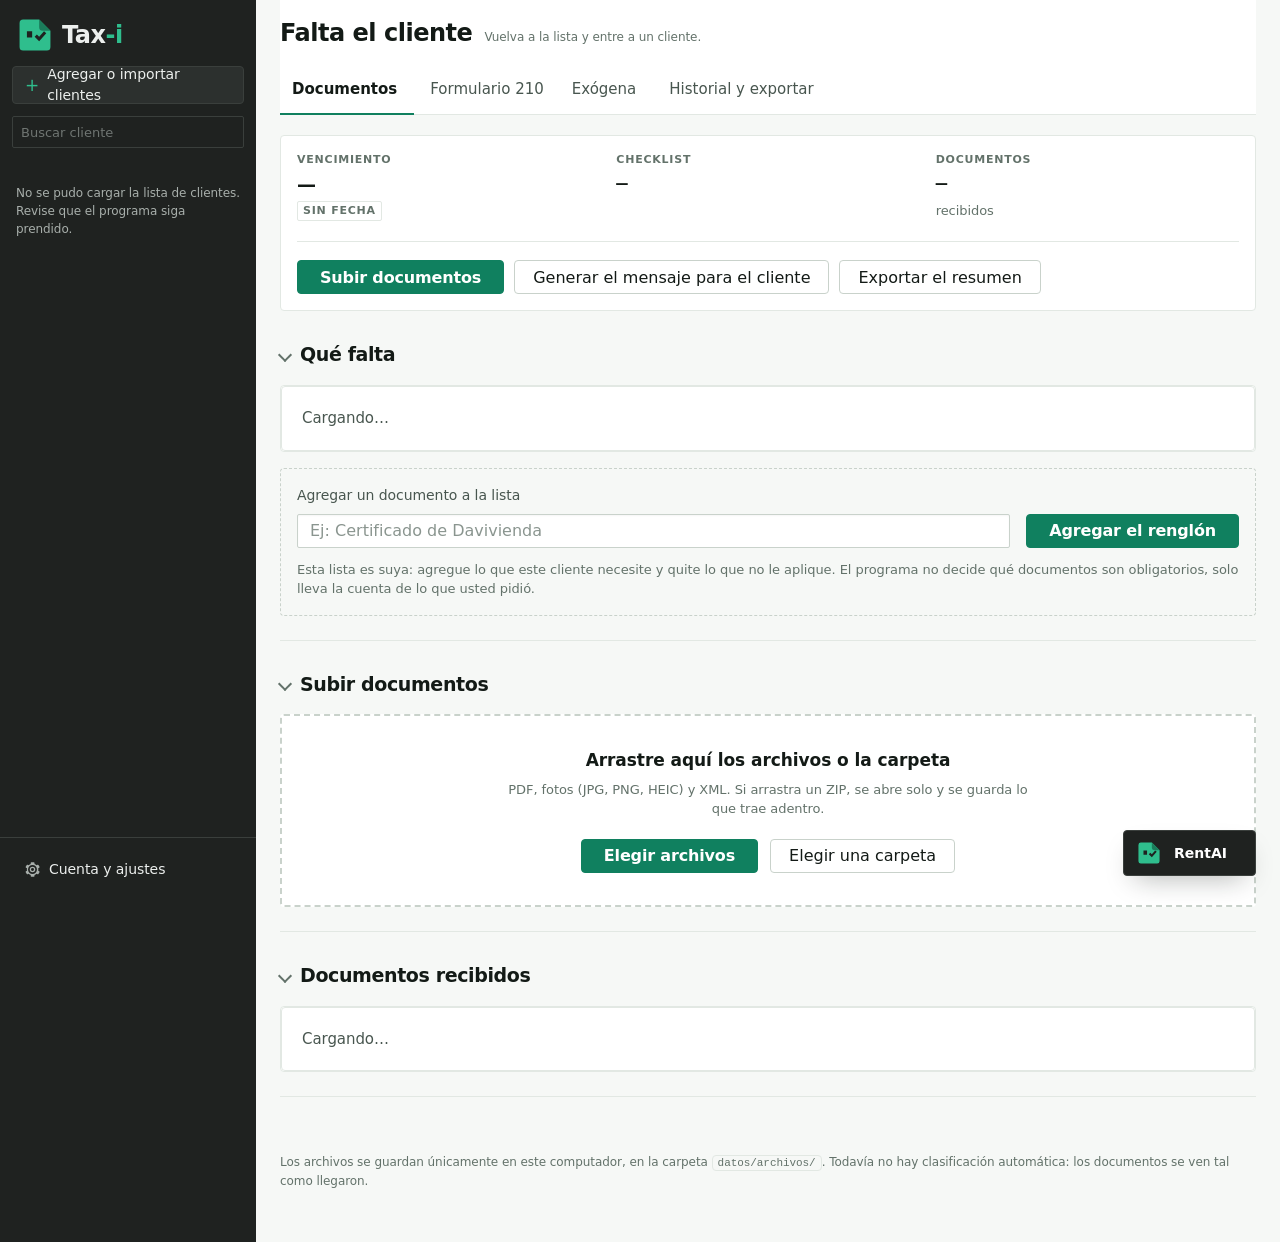
==== static/cliente.html @ 045a3f68 "La exógena de la DIAN se lee sola y arma los renglones del cliente FASE 1 — El lector (app/exogena.p" ====
<!DOCTYPE html>
<html lang="es">
<head>
  <meta charset="utf-8">
  <meta name="viewport" content="width=device-width, initial-scale=1">
  <title>Documentos del cliente · Tax-i</title>
  <link rel="stylesheet" href="/static/estilos.css">
  <link rel="icon" href="/static/marca/favicon.svg" type="image/svg+xml">
  <!-- marca.js primero: inicio.js le pide los gestos del logo.
       Sin defer a propósito: inicio.js tiene que marcar el <html> antes
       del primer pintado o se alcanza a ver la aplicación antes de la
       portada. -->
  <script src="/static/marca/marca.js"></script>
</head>
<body>



  <div class="con-riel">

  <!-- ---------- El riel ----------
       La lista de clientes, siempre a la vista. Antes había que volver a
       la pantalla anterior para cambiar de cliente; en temporada eso son
       cientos de idas y vueltas al día. Lo llena riel.js. -->
  <aside class="riel" aria-label="Clientes">
    <a class="riel-marca" href="/">
      <svg class="marca-logo" viewBox="0 0 32 32" aria-hidden="true"><path class="marca-cara" d="M6 3h13.5L29 12.5V26a3 3 0 0 1-3 3H6a3 3 0 0 1-3-3V6a3 3 0 0 1 3-3Zm3.2 9.9v5.2h4.4v-5.2H9.2Zm8.4 2.7-1.9 1.9 3.8 3.8 6-6.7-1.9-1.7-4.1 4.6-1.9-1.9Z"/><path class="marca-pliegue" d="M19.5 3 29 12.5h-6.5a3 3 0 0 1-3-3V3Z"/></svg>
      <span class="riel-nombre">Tax<i>-i</i></span>
    </a>

    <a class="riel-agregar" href="/clientes">
      <span class="mas" aria-hidden="true">+</span>
      Agregar o importar clientes
    </a>

    <input type="search" class="riel-buscar" id="riel-buscar"
           placeholder="Buscar cliente" autocomplete="off"
           aria-label="Buscar un cliente por nombre o cédula">

    <div class="riel-lista" id="riel-lista"></div>

    <div class="riel-pie">
      <a href="/cuenta">
        <svg viewBox="0 0 16 16" aria-hidden="true"><path d="M8 5.4a2.6 2.6 0 1 0 0 5.2 2.6 2.6 0 0 0 0-5.2Zm0 4a1.4 1.4 0 1 1 0-2.8 1.4 1.4 0 0 1 0 2.8Z"/><path d="m14.3 9.6-.9-.5a5.6 5.6 0 0 0 0-2.2l.9-.5a.7.7 0 0 0 .3-.9l-1-1.7a.7.7 0 0 0-.9-.3l-.9.5a5.6 5.6 0 0 0-1.9-1.1V1.9a.7.7 0 0 0-.7-.7H7a.7.7 0 0 0-.7.7v1a5.6 5.6 0 0 0-1.9 1.1l-.9-.5a.7.7 0 0 0-.9.3l-1 1.7a.7.7 0 0 0 .3.9l.9.5a5.6 5.6 0 0 0 0 2.2l-.9.5a.7.7 0 0 0-.3.9l1 1.7a.7.7 0 0 0 .9.3l.9-.5a5.6 5.6 0 0 0 1.9 1.1v1a.7.7 0 0 0 .7.7h2.2a.7.7 0 0 0 .7-.7v-1a5.6 5.6 0 0 0 1.9-1.1l.9.5a.7.7 0 0 0 .9-.3l1-1.7a.7.7 0 0 0-.3-.9ZM8 12.2A4.2 4.2 0 1 1 8 3.8a4.2 4.2 0 0 1 0 8.4Z"/></svg>
        Cuenta y ajustes
      </a>
    </div>
  </aside>

  <div class="area">
  <div class="contenedor">

    <!-- ---------- La cabecera del cliente y sus tres vistas ---------- -->
    <header class="area-cabecera">
      <div class="area-cabecera-arriba">
        <h1 class="area-titulo" id="nombre-cliente">Cargando…</h1>
        <p class="area-cedula" id="datos-cliente"></p>

        <!-- Pasar al cliente anterior o al siguiente sin volver a la
             lista. En temporada se revisan de corrido. -->
        <nav class="area-acciones perfil-vecinos" aria-label="Otros clientes">
          <a class="boton-texto oculto" id="cliente-anterior" href="#"
             title="Cliente anterior">← Anterior</a>
          <span class="perfil-posicion" id="perfil-posicion"></span>
          <a class="boton-texto oculto" id="cliente-siguiente" href="#"
             title="Cliente siguiente">Siguiente →</a>
        </nav>
      </div>

      <nav class="area-vistas" role="tablist" aria-label="Vistas del cliente">
        <button type="button" class="area-vista-boton area-vista-actual"
                role="tab" aria-selected="true" aria-controls="vista-documentos"
                data-vista="documentos">Documentos<span class="conteo" id="pestana-conteo"></span></button>
        <button type="button" class="area-vista-boton"
                role="tab" aria-selected="false" aria-controls="vista-formulario"
                data-vista="formulario">Formulario 210</button>
        <button type="button" class="area-vista-boton"
                role="tab" aria-selected="false" aria-controls="vista-exogena"
                data-vista="exogena">Exógena<span class="conteo"
                id="exogena-conteo"></span></button>
        <button type="button" class="area-vista-boton"
                role="tab" aria-selected="false" aria-controls="vista-historial"
                data-vista="historial">Historial y exportar</button>
      </nav>
    </header>

  <main>

    <!-- Cómo está configurado el programa. Lo llena cliente.js. -->
    <div id="aviso-modo" class="aviso-modo oculto"></div>

    <div class="area-panel" id="vista-documentos" role="tabpanel">

    <!-- ---------- Quién es el cliente ----------
         La foto de conjunto: quién es, cuándo vence, cuánto le falta y
         qué se puede hacer, todo antes de bajar a ninguna sección. -->
    <section class="seccion">
      <div class="tarjeta perfil">

        <!-- Las tres cifras que se miran de un vistazo -->
        <div class="perfil-cifras">
          <div class="perfil-cifra">
            <span class="cuenta-rotulo">Vencimiento</span>
            <span class="perfil-valor" id="perfil-fecha">—</span>
            <span class="etiqueta etiqueta-neutra" id="perfil-plazo">Sin fecha</span>
          </div>

          <div class="perfil-cifra">
            <span class="cuenta-rotulo">Checklist</span>
            <span class="perfil-valor cifra" id="perfil-avance">—</span>
            <span class="perfil-nota" id="perfil-faltan"></span>
          </div>

          <div class="perfil-cifra">
            <span class="cuenta-rotulo">Documentos</span>
            <span class="perfil-valor cifra" id="perfil-documentos">—</span>
            <span class="perfil-nota">recibidos</span>
          </div>
        </div>

        <!-- Lo que falta, destacado. Si no falta nada, no aparece. -->
        <div id="perfil-pendientes" class="perfil-pendientes oculto">
          <p class="perfil-pendientes-titulo">Todavía falta:</p>
          <ul id="perfil-lista-faltantes" class="perfil-lista-faltantes"></ul>
        </div>

        <!-- Las acciones directas, sin buscarlas por la pantalla -->
        <div class="perfil-acciones">
          <button type="button" class="boton" id="perfil-subir">
            Subir documentos
          </button>
          <button type="button" class="boton-secundario" id="perfil-mensaje">
            Generar el mensaje para el cliente
          </button>
          <button type="button" class="boton-secundario" id="perfil-exportar">
            Exportar el resumen
          </button>
        </div>
      </div>
    </section>
    <!-- ---------- Checklist ---------- -->
    <section class="seccion">
      <details class="plegable" id="plegable-checklist" open>
        <summary class="plegable-titulo"><h2>Qué falta <span id="avance" class="conteo"></span></h2></summary>
        <div class="plegable-cuerpo">
      <div id="aviso-checklist" class="aviso oculto" role="alert"></div>

      <div id="lista-checklist" class="lista-checklist">
        <div class="vacio">Cargando…</div>
      </div>

      <div class="tarjeta tarjeta-agregar">
        <form id="formulario-renglon" novalidate>
          <label for="titulo-renglon">Agregar un documento a la lista</label>
          <div class="fila">
            <div class="campo">
              <input type="text" id="titulo-renglon" autocomplete="off"
                     maxlength="200"
                     placeholder="Ej: Certificado de Davivienda">
            </div>
            <button type="submit" class="boton">Agregar el renglón</button>
          </div>
          <p class="ayuda" style="margin-top:12px">
            Esta lista es suya: agregue lo que este cliente necesite y quite
            lo que no le aplique. El programa no decide qué documentos son
            obligatorios, solo lleva la cuenta de lo que usted pidió.
          </p>
        </form>
      </div>
</div>
      </details>
    </section>

    <!-- ---------- Subir documentos ---------- -->
    <section class="seccion">
      <details class="plegable" id="plegable-subir">
        <summary class="plegable-titulo"><h2>Subir documentos</h2></summary>
        <div class="plegable-cuerpo">
      <div id="aviso" class="aviso oculto" role="alert"></div>

      <div id="zona-arrastre" class="zona-arrastre">
        <p class="zona-titulo">Arrastre aquí los archivos o la carpeta</p>
        <p class="ayuda">
          PDF, fotos (JPG, PNG, HEIC) y XML. Si arrastra un ZIP, se abre solo
          y se guarda lo que trae adentro.
        </p>

        <div class="zona-botones">
          <button type="button" class="boton" id="boton-archivos">
            Elegir archivos
          </button>
          <button type="button" class="boton-secundario" id="boton-carpeta">
            Elegir una carpeta
          </button>
        </div>

        <!-- Los dos campos de archivo están escondidos: los botones de
             arriba son los que se ven, porque el campo de archivo del
             navegador es feo y dice "Sin archivos seleccionados". -->
        <input type="file" id="campo-archivos" multiple class="oculto">
        <input type="file" id="campo-carpeta" webkitdirectory directory
               multiple class="oculto">
      </div>

      <!-- ---------- Zona de revisión ----------
           Los archivos que se arrastran caen AQUÍ, no en el expediente.
           Nada se sube hasta que el contador le dé a "Confirmar carga".
           Mientras tanto puede quitar lo que no quería mandar. -->
      <div id="revision-carga" class="revision-carga oculto">
        <div class="revision-cabeza">
          <h3 class="revision-titulo">
            Por revisar <span id="revision-conteo" class="conteo"></span>
          </h3>
          <p class="ayuda revision-ayuda">
            Todavía no se ha subido nada. Revise la lista y quite lo que no
            va antes de confirmar.
          </p>
        </div>

        <div class="revision-barra">
          <label class="marca-todos">
            <input type="checkbox" id="revision-todos">
            <span id="revision-seleccion">Marcar todos</span>
          </label>
          <div class="revision-barra-botones">
            <button type="button" class="boton-texto boton-texto-peligro"
                    id="revision-quitar-marcados" disabled>
              Quitar los marcados
            </button>
            <button type="button" class="boton-texto boton-texto-peligro"
                    id="revision-quitar-todos">
              Quitar todos
            </button>
          </div>
        </div>

        <ul id="revision-lista" class="revision-lista"></ul>

        <div id="revision-descartados" class="revision-descartados oculto"></div>

        <div class="revision-confirmar">
          <button type="button" class="boton" id="revision-confirmar">
            Guardar los documentos
          </button>
          <p class="ayuda" id="revision-resumen-peso"></p>
        </div>
      </div>

      <div id="progreso" class="progreso oculto">
        <p id="progreso-texto">Subiendo…</p>
      </div>

      <div id="informe" class="informe oculto"></div>
</div>
      </details>
    </section>

    <!-- ---------- Documentos ya subidos ---------- -->
    <section class="seccion">
      <details class="plegable" id="plegable-documentos">
        <summary class="plegable-titulo"><h2>Documentos recibidos <span id="conteo" class="conteo"></span></h2></summary>
        <div class="plegable-cuerpo">

      <div id="aviso-documentos" class="aviso oculto" role="alert"></div>

      <!-- Selección múltiple. Solo aparece cuando hay documentos. -->
      <div id="barra-documentos" class="revision-barra oculto">
        <label class="marca-todos">
          <input type="checkbox" id="documentos-todos">
          <span id="documentos-seleccion">Marcar todos</span>
        </label>
        <div class="revision-barra-botones">
          <button type="button" class="boton-texto boton-texto-peligro"
                  id="documentos-eliminar" disabled>
            Eliminar los marcados
          </button>
        </div>
      </div>

      <!-- ---------- La fila de lectura ----------
           Los documentos se leen UNA vez y lo que se les saca queda
           guardado. Después, preguntarle algo a RentAI ya no vuelve a
           leerlos ni a gastar cupo. La lectura corre aparte: el contador
           no se queda esperando. -->
      <div id="caja-cola" class="tarjeta caja-cola oculto">
        <div class="cola-fila">
          <p id="cola-texto" class="cola-texto"></p>
          <button type="button" class="boton" id="cola-procesar">
            Procesar pendientes
          </button>
        </div>
        <p class="ayuda">
          Leer un documento gasta cupo del servicio de IA, y las capas
          gratis tienen un límite diario. Por eso existe esta fila: usted
          decide cuándo se leen. Lo ya leído no se vuelve a leer nunca.
          Los XML de facturas los lee el programa solo, sin gastar nada.
        </p>
        <label class="opcion-linea">
          <input type="checkbox" id="cola-automatico">
          Procesar automáticamente al confirmar una carga
        </label>
      </div>

      <div id="lista-documentos" class="lista">
        <div class="vacio">Cargando…</div>
      </div>
</div>
      </details>
    </section>

    </div>

    <div class="area-panel" id="vista-formulario" role="tabpanel" hidden>
    <!-- ---------- Formulario 210 ----------
         La plantilla es la misma para todos los clientes; lo que se anota
         aquí es de este cliente y no se mezcla con el de nadie más.
         La sección va en pestañas para que no sea un scroll interminable. -->
    <section class="seccion" id="seccion-formulario">
      <details class="plegable" id="plegable-formulario">
        <summary class="plegable-titulo">
          <h2>Formulario 210 <span id="conteo-formulario" class="conteo"></span></h2>
        </summary>
        <div class="plegable-cuerpo">

          <div id="aviso-formulario" class="aviso oculto" role="alert"></div>

          <!-- Cuando no hay ninguna plantilla puesta -->
          <div id="sin-plantilla" class="tarjeta oculto">
            <h3>Falta la plantilla</h3>
            <p class="ayuda" id="motivo-sin-plantilla"></p>
            <div class="fila-botones" style="margin-top:14px">
              <button type="button" class="boton" id="boton-subir-plantilla-1">
                Subir mi plantilla
              </button>
            </div>
          </div>

          <div id="bloque-formulario" class="oculto">

            <div class="pestanas" role="tablist">
              <button type="button" class="pestana pestana-activa"
                      data-panel="panel-hoja" role="tab">Hoja de captura</button>
              <button type="button" class="pestana"
                      data-panel="panel-resultado" role="tab">Resultado</button>
              <button type="button" class="pestana"
                      data-panel="panel-archivo" role="tab">Archivo y plantilla</button>
            </div>

            <!-- ===== Pestaña 1: la hoja, como en Excel ===== -->
            <div id="panel-hoja" class="panel">
              <div class="barra-hoja">
                <div class="campo campo-filtro">
                  <input type="text" id="filtro-hoja" autocomplete="off"
                         placeholder="Filtrar: salarios, arriendos, 32, G115"
                         aria-label="Filtrar conceptos de la hoja">
                </div>
                <label class="opcion-linea">
                  <input type="checkbox" id="solo-con-valor">
                  Solo las filas que tienen algún valor
                </label>
              </div>

              <p class="ayuda" id="origen-hoja"></p>

              <div id="aviso-pendientes" class="aviso-pendientes oculto">
                <span id="texto-pendientes"></span>
                <button type="button" class="boton" id="boton-recalcular">
                  Actualizar totales
                </button>
              </div>

              <div class="hoja-envoltura">
                <table class="tabla-captura">
                  <thead>
                    <tr>
                      <th class="columna-renglon">Renglón</th>
                      <th>Concepto</th>
                      <th class="columna-valor">Subparcial</th>
                      <th class="columna-valor">Parcial</th>
                      <th class="columna-valor">Total</th>
                    </tr>
                  </thead>
                  <tbody id="cuerpo-hoja">
                    <tr><td colspan="5" class="vacio">Cargando la hoja…</td></tr>
                  </tbody>
                </table>
              </div>

              <p class="ayuda pie-hoja">
                Las casillas grises tienen fórmula: las calcula la plantilla y
                no se pueden escribir. Las blancas son suyas. Todo lo que
                escriba queda guardado para este cliente.
              </p>
            </div>

            <!-- ===== Pestaña 2: cómo va quedando ===== -->
            <div id="panel-resultado" class="panel oculto">
              <div class="tarjeta">
                <h3>Valores anotados <span id="conteo-valores" class="conteo"></span></h3>
                <div id="lista-valores" class="lista-valores">
                  <div class="vacio">Cargando…</div>
                </div>
              </div>

              <div class="tarjeta">
                <h3>Totales del formulario</h3>
                <div id="caja-totales">
                  <p class="ayuda">
                    Genere el archivo para ver los totales calculados.
                  </p>
                </div>
              </div>
            </div>

            <!-- ===== Pestaña 3: el archivo y la plantilla ===== -->
            <div id="panel-archivo" class="panel oculto">
              <div class="tarjeta">
                <h3>Archivo de Excel de este cliente</h3>
                <p class="ayuda">
                  Se arma una copia nueva de la plantilla, se le escriben los
                  valores de este cliente y se revisa que ninguna fórmula haya
                  cambiado. Su plantilla original nunca se modifica.
                </p>
                <p class="ayuda">
                  <strong>Los totales no hay que calcularlos aquí:</strong>
                  Excel los calcula solos al abrir el archivo. El botón
                  «Actualizar totales» solo sirve para verlos en esta
                  pantalla sin salir del programa, y es el paso más lento.
                </p>

                <div class="fila-botones">
                  <button type="button" class="boton" id="boton-generar">
                    Generar el archivo
                  </button>
                  <button type="button" class="boton-secundario"
                          id="boton-totales">
                    Actualizar totales
                  </button>
                  <a class="boton-secundario oculto" id="enlace-formulario"
                     download>Descargar el archivo</a>
                </div>

                <div id="progreso-formulario" class="progreso oculto">
                  <p id="progreso-formulario-texto">Armando el archivo…</p>
                </div>

                <div id="resultado-formulario"
                     class="resultado-formulario oculto"></div>

                <details class="historial" id="historial">
                  <summary>Ver el historial de cambios</summary>
                  <div id="lista-historial" class="lista-historial"></div>
                </details>
              </div>

              <div class="tarjeta">
                <h3>Plantilla en uso</h3>
                <p class="ayuda">
                  Puede usar su propia plantilla del Formulario 210. El archivo
                  se guarda tal como llega: es suyo, con su licencia, y el
                  programa no le cambia nada. Solo se le pide que tenga la hoja
                  de detalle donde se capturan los valores.
                </p>

                <div class="fila" style="margin-top:14px">
                  <div class="campo">
                    <label for="selector-plantilla">Plantilla</label>
                    <select id="selector-plantilla" class="selector-plantilla">
                    </select>
                  </div>
                  <button type="button" class="boton-secundario"
                          id="boton-subir-plantilla">Subir otra plantilla</button>
                </div>

                <input type="file" id="campo-plantilla" class="oculto"
                       accept=".xlsx">

                <div id="aviso-plantilla" class="aviso oculto" role="alert"></div>
              </div>
            </div>

          </div>
        </div>
      </details>
    </section>

    </div>

    <div class="area-panel" id="vista-exogena" role="tabpanel" hidden>
    <!-- ---------- Exógena ----------
         Lo que los terceros le reportaron a la DIAN sobre este cliente.
         El archivo se descarga del portal de la DIAN y se carga aquí.

         Los textos de esta pantalla están escritos como habla un
         contador: "Sin soporte" es que falta el papel, no que haya que
         declararlo; "Diferencia" es revíselo, no que esté mal. -->
    <section class="seccion">

      <!-- Los avisos de la DIAN. Van textuales: son de ella. -->
      <div id="exogena-avisos" class="exogena-avisos oculto"></div>

      <!-- Cuando todavía no hay nada cargado -->
      <div id="exogena-vacia" class="exogena-vacia">
        <h2>Todavía no hay exógena de este cliente</h2>
        <p class="ayuda">
          La información exógena se descarga del portal de la DIAN, en
          <em>Consulta de Información reportada por terceros</em>, y baja
          como un archivo de Excel. Cárguelo aquí tal como lo descargó.
        </p>
        <p class="ayuda">
          Al cargarlo se crean solos los renglones del 210 que la DIAN
          menciona, con el nombre que ella misma les da. Usted los puede
          renombrar, reordenar, agregar y quitar después.
        </p>
        <button type="button" class="boton" id="boton-cargar-exogena">
          Cargar el archivo de la DIAN
        </button>
        <input type="file" id="campo-exogena" class="oculto"
               accept=".xlsx,.xlsm">
        <div id="aviso-exogena" class="aviso oculto" role="alert"></div>
      </div>

      <!-- Cuando sí hay -->
      <div id="exogena-cargada" class="oculto">

        <div class="exogena-encabezado">
          <div>
            <h2 id="exogena-titulo">Exógena</h2>
            <p class="ayuda" id="exogena-corte"></p>
          </div>
          <div class="area-acciones">
            <button type="button" class="boton-texto"
                    id="boton-recargar-exogena">Cargar otro archivo</button>
            <button type="button" class="boton-texto peligro"
                    id="boton-quitar-exogena">Quitar esta exógena</button>
          </div>
        </div>

        <!-- Los cinco topes. Son resumen, no renglones. -->
        <div class="exogena-topes" id="exogena-topes"></div>

        <!-- Filtro por estado -->
        <div class="exogena-filtros" id="exogena-filtros"
             role="group" aria-label="Filtrar por estado"></div>

        <div class="tabla-envoltura">
          <table class="exogena-tabla">
            <thead>
              <tr>
                <th class="ordenable" data-orden="detalle">Concepto y quién reporta</th>
                <th class="ordenable numero" data-orden="valor">Reporta la DIAN</th>
                <th>Soporte cargado</th>
                <th>Renglón sugerido por la DIAN</th>
                <th class="ordenable" data-orden="estado">Estado</th>
              </tr>
            </thead>
            <tbody id="exogena-filas"></tbody>
          </table>
        </div>

        <p class="ayuda" id="exogena-pie"></p>
      </div>
    </section>
    </div>

    <div class="area-panel" id="vista-historial" role="tabpanel" hidden>
    <!-- ---------- Historial de actividad ----------
         Qué se subió, qué se marcó y qué se borró, con su fecha. Es lo
         que contesta cuando algo no cuadra en plena temporada. -->
    <section class="seccion">
      <details class="plegable" id="plegable-historial">
        <summary class="plegable-titulo">
          <h2>Historial de actividad <span id="conteo-historial" class="conteo"></span></h2>
        </summary>
        <div class="plegable-cuerpo">
          <p class="ayuda" style="margin-top:0">
            Todo queda anotado en este computador. El historial se borra
            junto con el cliente y nunca sale de aquí.
          </p>
          <ol id="lista-actividad" class="lista-actividad">
            <li class="vacio">Cargando…</li>
          </ol>
        </div>
      </details>
    </section>

    <!-- ---------- Respaldo de TODO el programa ----------
         No es de este cliente: es de todo. Va aquí porque es donde el
         contador viene a llevarse cosas.

         Es lo más importante de esta pantalla. Si se le daña el disco en
         octubre, sin esto pierde la temporada entera. -->
    <section class="seccion">
      <details class="plegable" id="plegable-respaldo">
        <summary class="plegable-titulo"><h2>Respaldo de todo el programa</h2></summary>
        <div class="plegable-cuerpo">

      <div class="tarjeta">
        <h3>Llevarse todo</h3>
        <p class="ayuda">
          Un solo archivo con <strong>todos</strong> los clientes, sus
          documentos, sus checklists y lo capturado del Formulario 210.
          Guárdelo en un disco externo o en una memoria USB.
        </p>
        <p class="ayuda">
          <strong>No lleva la llave del servicio de IA.</strong> Se deja
          afuera a propósito: un respaldo se copia y se mueve, y una llave
          filtrada no se puede recoger. Se vuelve a escribir en Cuenta.
        </p>
        <div class="fila-botones">
          <button type="button" class="boton" id="boton-respaldo">
            Exportar todo
          </button>
        </div>
        <div id="progreso-respaldo" class="progreso oculto">
          <p id="progreso-respaldo-texto"></p>
        </div>
        <p class="ayuda">
          Este archivo lleva información tributaria de sus clientes.
          Guárdelo como guardaría los documentos en papel.
        </p>
      </div>

      <div class="tarjeta">
        <h3>Restaurar un respaldo</h3>
        <p class="ayuda">
          Para devolver el trabajo en otro computador, o para volver atrás
          si algo se dañó. Primero se le muestra qué trae el archivo y
          usted confirma.
        </p>
        <p class="ayuda">
          Lo que haya ahora en este computador <strong>no se pierde</strong>:
          antes de restaurar se guarda una copia en la carpeta
          <span class="cifra">datos/</span>, con la fecha en el nombre.
        </p>
        <div class="fila-botones">
          <button type="button" class="boton-secundario" id="boton-restaurar">
            Escoger un archivo de respaldo…
          </button>
        </div>
        <input type="file" id="campo-respaldo" class="oculto" accept=".zip">
        <div id="revision-respaldo" class="resultado-formulario oculto"></div>
        <div id="aviso-respaldo" class="aviso oculto" role="alert"></div>
      </div>

        </div>
      </details>
    </section>

    <!-- ---------- Exportar ---------- -->
    <section class="seccion">
      <details class="plegable" id="plegable-exportar">
        <summary class="plegable-titulo"><h2>Exportar</h2></summary>
        <div class="plegable-cuerpo">
      <div class="tarjeta" id="tarjeta-mensaje">
        <h3>Mensaje para el cliente</h3>
        <p class="ayuda">
          Un borrador con lo que le falta a este cliente. Léalo, cámbielo si
          quiere, y cópielo para mandarlo por WhatsApp.
        </p>

        <textarea id="mensaje" class="campo-mensaje" rows="12"
                  aria-label="Mensaje para el cliente"></textarea>

        <div class="fila-botones">
          <button type="button" class="boton" id="boton-copiar">
            Copiar mensaje
          </button>
          <button type="button" class="boton-secundario" id="boton-rehacer">
            Volver al borrador
          </button>
        </div>
      </div>

      <div class="tarjeta" id="tarjeta-resumen">
        <h3>Resumen del cliente</h3>
        <p class="ayuda">
          La relación completa: qué llegó, qué falta y qué archivos hay
          guardados.
        </p>

        <div class="fila-botones">
          <a class="boton" id="enlace-imprimir" target="_blank" rel="noopener">
            Ver para imprimir
          </a>
          <a class="boton-secundario" id="enlace-txt">
            Descargar como texto
          </a>
        </div>
      </div>
</div>
      </details>
    </section>

    </div>

    <p class="nota-prototipo">
      Los archivos se guardan únicamente en este computador, en la carpeta
      <code>datos/archivos/</code>. Todavía no hay clasificación automática:
      los documentos se ven tal como llegaron.
    </p>

  </main>
  </div>
  </div>
  </div>


  <!-- ---------- Visor de documentos ----------
       Se abre encima de la pantalla al hacer clic en "Ver". -->
  <!-- ---------- Confirmar un borrado ----------
       No es el confirm() del navegador a propósito: aquí hay que poder
       decir CUÁNTOS archivos y DE QUÉ CLIENTE, con los nombres a la
       vista. Borrar los soportes de un cliente en temporada es un daño
       real, y la pantalla tiene que dejarlo clarísimo antes de hacerlo. -->
  <div id="confirmar" class="visor oculto" role="dialog" aria-modal="true"
       aria-labelledby="confirmar-titulo">
    <div class="visor-caja confirmar-caja">
      <div class="visor-barra">
        <p id="confirmar-titulo" class="visor-titulo">Confirmar</p>
      </div>

      <div class="confirmar-cuerpo">
        <p id="confirmar-frase" class="confirmar-frase"></p>
        <p id="confirmar-cliente" class="confirmar-cliente"></p>
        <ul id="confirmar-lista" class="confirmar-lista"></ul>
        <p class="ayuda" id="confirmar-nota"></p>
      </div>

      <div class="confirmar-botones">
        <button type="button" class="boton-secundario" id="confirmar-no">
          Cancelar
        </button>
        <button type="button" class="boton boton-peligro" id="confirmar-si">
          Sí, mover a la papelera
        </button>
      </div>
    </div>
  </div>

  <div id="visor" class="visor oculto" role="dialog" aria-modal="true"
       aria-labelledby="visor-titulo">
    <div class="visor-caja">
      <div class="visor-barra">
        <p id="visor-titulo" class="visor-titulo"></p>
        <div class="visor-acciones">
          <a id="visor-abrir" class="boton-texto" target="_blank" rel="noopener">
            Abrir aparte
          </a>
          <button type="button" class="boton-texto" id="visor-cerrar">
            Cerrar
          </button>
        </div>
      </div>
      <div id="visor-contenido" class="visor-contenido"></div>
    </div>
  </div>


  <!-- ---------- RentAI ----------
       La asistente. Vive en una barra a un lado que se abre y se cierra,
       para que no estorbe mientras el contador trabaja en la pantalla. -->
  <div id="rentai" class="rentai rentai-cerrada">

    <!-- Cerrada: una barrita con un texto que va cambiando -->
    <button type="button" class="rentai-pastilla" id="rentai-abrir"
            aria-expanded="false" aria-controls="rentai-panel">
      <svg class="marca-logo" viewBox="0 0 32 32" aria-hidden="true"><path class="marca-cara" d="M6 3h13.5L29 12.5V26a3 3 0 0 1-3 3H6a3 3 0 0 1-3-3V6a3 3 0 0 1 3-3Zm3.2 9.9v5.2h4.4v-5.2H9.2Zm8.4 2.7-1.9 1.9 3.8 3.8 6-6.7-1.9-1.7-4.1 4.6-1.9-1.9Z"/><path class="marca-pliegue" d="M19.5 3 29 12.5h-6.5a3 3 0 0 1-3-3V3Z"/></svg>
      <span class="rentai-nombre">RentAI</span>
      <span class="rentai-frase" id="rentai-frase"></span>
      <span class="rentai-punto oculto" aria-hidden="true"></span>
    </button>

    <!-- Abierta: la conversación -->
    <div class="rentai-panel" id="rentai-panel" role="dialog"
         aria-label="Conversación con RentAI">
      <div class="rentai-barra">
        <div class="rentai-titulo">
          <span class="rentai-punto" aria-hidden="true"></span>
          <span>RentAI</span>
          <span class="rentai-estado" id="rentai-estado"></span>
        </div>
        <div class="rentai-acciones">
          <button type="button" class="boton-texto" id="rentai-limpiar">
            Borrar charla
          </button>
          <button type="button" class="boton-texto" id="rentai-minimizar"
                  aria-label="Minimizar">Minimizar</button>
        </div>
      </div>

      <div class="rentai-mensajes" id="rentai-mensajes"></div>

      <div class="rentai-escribir">
        <textarea id="rentai-texto" rows="1"
                  placeholder="Escríbale a RentAI…"
                  aria-label="Mensaje para RentAI"></textarea>
        <button type="button" class="boton" id="rentai-enviar">Enviar</button>
      </div>

      <p class="rentai-pie">
        RentAI propone; usted decide. Nada se anota solo.
      </p>
    </div>
  </div>

  <!-- El orden importa: comun.js define lo que usan todos, y el núcleo
       define el id del cliente y los avisos que necesitan los demás.
       Antes esto era un solo archivo de 1.100 líneas con ocho pantallas
       adentro; se partió por asunto en agosto de 2026. -->
  <script src="/static/comun.js"></script>
  <script src="/static/demostracion.js"></script>
  <script src="/static/cliente-nucleo.js"></script>
  <script src="/static/cliente-checklist.js"></script>
  <script src="/static/cliente-documentos.js"></script>
  <script src="/static/cliente-subir.js"></script>
  <script src="/static/cliente-exportar.js"></script>
  <script src="/static/cliente-respaldo.js"></script>
  <script src="/static/selector-renglon.js"></script>
  <script src="/static/formulario.js"></script>
  <script src="/static/cliente-exogena.js"></script>
  <script src="/static/rentai.js"></script>
  <script src="/static/riel.js"></script>
  <script src="/static/cliente-arranque.js"></script>
</body>
</html>
---- static/estilos.css ----
/* ==========================================================
   Sistema visual de Tax-i

   De dónde sale lo que se ve
   --------------------------
   Del formulario tributario. No del papel como textura, sino del
   formulario como estructura: renglones numerados, columnas, cifras
   alineadas a la derecha, casillas, y rayas finas que separan de verdad.
   De ahí salen las cuatro decisiones que dan el aspecto de todo el
   programa.

   1. Nada flota. No hay tarjetas con sombra sobre un fondo de color:
      hay bloques delimitados por una raya de 1px. Una sombra es una
      forma difusa de separar; una raya es una forma honesta. La única
      sombra que queda es la del visor de documentos, que sí está encima
      de la página.

   2. La doble raya. En contabilidad, dos rayas debajo de una cifra
      significan "este es el total". Se usa debajo de la cabecera y
      encima de un total, y en ningún otro lado. Es la firma de la casa.

   3. Las cifras en ancho fijo. Todo lo que sea dato —dígitos de la
      cédula, fechas, plazos, valores, casillas como G115, números de
      renglón, encabezados de columna— va en la monoespaciada con
      tabular-nums, para que las columnas queden cuadradas una debajo de
      otra. En una hoja de números, que el 1 mida lo mismo que el 8 no es
      un detalle: es poder revisar de un vistazo.

   4. La tinta se gasta en lo que falta. Lo que ya llegó se apaga; lo que
      falta se lleva una raya roja de 3px, el título en negrita y la
      palabra a la derecha. Antes era al revés: lo recibido se pintaba de
      verde y hacía ruido lo que ya estaba resuelto.

   Un dato leído por la máquina no tiene color propio
   --------------------------------------------------
   Se marca con una raya punteada debajo —el espacio en blanco de un
   formulario de papel—, el rótulo "auto" y el enlace al documento
   original. Antes se marcaba en azul. Darle color de marca a lo que leyó
   una máquina es afirmarlo, y este programa no afirma nada: muestra lo
   que leyó para que el contador lo verifique. Es la línea legal del
   producto dibujada en CSS.

   Principios que no cambian
   -------------------------
   - El contenido manda, la interfaz no estorba.
   - Densidad antes que aire: el contador maneja decenas de clientes en
     una pantalla de 1366px y en temporada no le sobra ni una fila.
   - Legible a cualquier edad: la densidad sale del relleno, nunca de
     achicar la letra.
   - Nada escondido: sin menús que aparecen al pasar el mouse,
     sin botones que son solo un icono, sin emojis como iconos.
   - Sin tipografías de internet. Se usan las letras que ya trae el
     computador: así la pantalla se ve igual sin conexión y ningún
     servicio de afuera se entera de que el programa se está usando.
   - Movimiento solo funcional: transiciones cortas, nada decorativo.
   ========================================================== */

:root {
  /* --- La rampa neutra ---
     Nueve pasos, del papel a la tinta. Todos llevan una gota del verde de
     la marca, así que ningún gris de la pantalla es un gris de catálogo.
     Antes cada gris se había escogido por separado y no formaban serie. */
  --n0: #FFFFFF;   /* superficie: tarjetas, campos, filas */
  --n1: #F6F8F6;   /* fondo de la página */
  --n2: #EEF2EF;   /* pasar el mouse, fila alterna */
  --n3: #E2E8E3;   /* la raya fina que separa */
  --n4: #C9D2CB;   /* raya fuerte, borde de campo, doble raya */
  --n5: #94A29A;   /* número de renglón, marcas apagadas. NO para texto */
  --n6: #63726A;   /* texto tenue — 4.9:1, pasa AA */
  --n7: #48564F;   /* texto secundario — 7.5:1 */
  --n8: #131A16;   /* tinta — 16:1 */

  /* --- Nombres de siempre, apuntando a la rampa ---
     Se conservan para que las 3000 líneas de abajo sigan funcionando. */
  --fondo: var(--n1);
  --superficie: var(--n0);
  --raya: var(--n3);
  --regla-doble: var(--n4);

  --texto: var(--n8);
  --texto-secundario: var(--n7);
  --texto-tenue: var(--n6);
  --borde: var(--n3);
  --borde-fuerte: var(--n4);

  /* --- El verde de la marca ---
     #10805F en todas partes, que es como se usaba antes: marca, botones,
     enlaces y foco. Estuvo un tiempo relegado a los acentos porque un
     comentario aquí decía que el blanco encima daba 4.3:1 y no llegaba a
     AA. La cuenta estaba mal: da 4.91:1 y sí pasa. El verde oscuro que lo
     había reemplazado en los botones se queda solo para el hover. */
  --primary: #10805F;            /* EL verde: marca, botón, enlace, foco */
  --primary-fuerte: #10805F;     /* botón lleno — blanco encima, 4.91:1 */
  --primary-hover: #0C6A4B;      /* el mismo, un paso más oscuro */
  --primary-tenue: #E9F2ED;      /* la única superficie teñida que queda */
  --primary-acento: var(--primary);  /* alias: antes era un segundo verde */

  /* Se retiró el azul #3B82F6 que marcaba la lectura de la IA. Un dato
     leído por una máquina no lleva color propio: se marca con la raya
     punteada y el rótulo "auto". Darle color de marca es afirmarlo, y
     aquí no afirmamos nada. Los nombres quedan apuntando a neutros por si
     alguna regla vieja todavía los usa. */
  --info: var(--n5);
  --info-fondo: var(--n0);
  --info-texto: var(--n6);

  --exito-fondo: var(--n0);
  --exito-texto: var(--primary-fuerte);

  --alerta-fondo: var(--n0);
  --alerta-texto: #8A5A12;       /* ocre: el plazo que se está acercando */

  /* Rojo de tinta, no rojo de pantalla. Es el color con el que se anotaba
     a mano lo vencido, y aquí se reserva para lo que falta. */
  --error: #A6392D;
  --error-fondo: var(--n0);
  --error-texto: #8E2F24;

  /* --- Letras ---
     UNA letra para todo lo que se lee, y una monoespaciada SOLO para
     cifras. Las dos son del sistema — en Mac sale San Francisco, en
     Windows Segoe UI Variable. Son las tipografías de interfaz de Apple y
     de Microsoft: están hechas para pantallas densas, no hay que descargar
     nada, la pantalla se ve igual sin conexión y ningún servicio de afuera
     se entera de que el programa se abrió.

     La regla de la monoespaciada, y no tiene excepciones
     ----------------------------------------------------
     Entra si es un dato que se lee carácter por carácter: dígitos,
     fechas, cédulas, importes, códigos de casilla, números de renglón,
     rutas de archivo, llaves y teclas.

     NO entra ninguna palabra. Ni encabezados de columna, ni pastillas de
     estado, ni rótulos, ni frases. Eso estaba mal antes y es la razón de
     que la pantalla pareciera hecha con cuatro tipografías: una palabra
     en versalitas monoespaciadas —VENCIÓ HACE 1 DÍA, CLIENTE, FALTA— no
     se lee como la misma letra de al lado, se lee como otra letra. Las
     versalitas siguen existiendo, pero en la letra de la interfaz.

     Se ve en la pantalla de inicio, que es la que quedó bien desde el
     principio: todo en la letra de la interfaz y la monoespaciada solo en
     los números de paso. El resto del programa se ajustó a eso. */
  --fuente: -apple-system, BlinkMacSystemFont, "Segoe UI Variable Text",
            "Segoe UI", system-ui, Roboto, sans-serif;

  --fuente-cifras: ui-monospace, "SF Mono", SFMono-Regular, "Cascadia Mono",
                   "Segoe UI Mono", Menlo, Consolas, monospace;

  /* La MISMA tipografía, en su corte para tamaños grandes.

     No es una tercera familia: Segoe UI Variable viene en tres cortes
     ópticos —Small, Text y Display— y el de arriba pide Text, que está
     dibujado para 12-16 px: más abierto y con los trazos más gruesos de
     lo que conviene. Puesto a 34 o 64 px se ve blando y separado. Este
     pide Display, que es el corte hecho para titulares.

     En Mac no cambia nada: San Francisco ya hace este ajuste sola. */
  --fuente-display: -apple-system, BlinkMacSystemFont,
                    "Segoe UI Variable Display", "Segoe UI Variable Text",
                    "Segoe UI", system-ui, Roboto, sans-serif;

  /* --- Escala de tamaños ---
     Diez escalones y ninguno suelto. Antes había 35 tamaños distintos
     escritos a mano —0.82rem, 0.86rem, 12.5px, 0.92rem…— y esa es la
     razón real de que la pantalla pareciera hecha con diez tipografías:
     no eran familias distintas, eran tamaños que no formaban serie.
     Cualquier tamaño nuevo se agrega AQUÍ o no se agrega.

     La base es 16 px y no baja. La densidad se saca del relleno, no del
     tamaño de la letra: quien tiene 55 años y lleva seis horas mirando
     esto necesita el texto igual de grande y las filas más juntas. */
  --t-rotulo:  0.6875rem;  /* 11px — encabezado de columna, versalitas */
  --t-meta:    0.75rem;    /* 12px — ayuda, detalle de archivo */
  --t-celda:   0.8125rem;  /* 13px — celda de tabla densa */
  --t-lista:   0.875rem;   /* 14px — riel, listas, pastilla de RentAI */
  --t-ui:      0.9375rem;  /* 15px — el tamaño de trabajo */
  --t-texto:   1rem;       /* 16px — texto corrido */
  --t-h3:      1.0625rem;  /* 17px */
  --t-h2:      1.1875rem;  /* 19px */
  --t-h1:      1.5rem;     /* 24px — título de página y marca */
  --t-display: 2.125rem;   /* 34px — titular de la pantalla de inicio */
  --t-portada: clamp(2.75rem, 7vw, 4rem);  /* la marca de la portada */

  /* --- Pesos ---
     Tres y nada más. Antes andaban sueltos un 620 y un 560 que nadie
     puede distinguir de un 600 y que en Windows ni siquiera existen:
     Segoe UI Variable los redondea, así que eran variedad imaginaria. */
  --p-normal: 400;
  --p-medio:  500;
  --p-fuerte: 600;

  /* --- Separación entre letras ---
     Dos apretados para los títulos grandes y uno abierto para las
     versalitas. Había catorce valores distintos. */
  --sep-titulo: -0.02em;   /* títulos y marca */
  --sep-cifra:  -0.01em;   /* la monoespaciada, que viene ancha */
  --sep-rotulo: 0.07em;    /* VERSALITAS, que necesitan aire */

  /* --- Espaciado, rejilla de 4 --- */
  --e1: 4px;  --e2: 8px;  --e3: 12px; --e4: 16px; --e5: 20px;
  --e6: 24px; --e7: 32px; --e8: 40px; --e9: 56px;

  /* --- Medidas ---
     Radio 10/6 -> 4/2 y las pastillas de 999 -> 2. Fuera las sombras: los
     bloques se separan con una raya de 1px que separa de verdad, no con un
     desenfoque. La única que queda es la del visor, que sí flota encima. */
  /* --- El riel oscuro ---
     Grafito, no verde. El riel estuvo un tiempo en verde de pizarra
     (#2A4438) para que fuera "la misma familia" que la marca, y el
     resultado fue que dos verdes distintos se peleaban en la misma
     pantalla y ninguno se leía como el de la marca.

     Ahora el riel es neutro —un negro que no llega a negro— y el verde
     aparece una sola vez ahí adentro: en lo que está seleccionado. Un
     fondo neutro es lo que deja que #10805F siga siendo EL color del
     programa en vez de uno de tres.

     Todos los valores medidos contra --riel-fondo; el más bajo da 6.1:1,
     de sobra para AA. */
  --riel-fondo:  #1F2220;   /* el fondo del riel */
  --riel-alto:   #2C302E;   /* el cliente que se está viendo */
  --riel-borde:  #3A3F3C;
  --riel-texto:  #ECEFED;   /* 13.9:1 */
  --riel-tenue:  #A8AFAB;   /* 7.2:1 — rótulos y cifras de apoyo */
  --riel-verde:  #2FBE8D;   /* 6.8:1 — es #10805F con la luz subida.
                               El #10805F puro da 3.3:1 sobre este fondo
                               y no se puede leer; el tono es el mismo. */
  --riel-rojo:   #E89486;   /* 6.9:1 — lo mismo con el rojo de tinta */
  --riel-ancho:  256px;     /* 12 px más: los nombres de cuatro apellidos
                               se cortaban en 244 */

  --radio: 4px;
  --radio-chico: 2px;
  --sombra: none;
  --sombra-media: 0 12px 28px -12px rgba(19, 26, 22, 0.38);
  --ancho-maximo: 1180px;        /* cabe más en 1366px sin desplazarse */
  --alto-control: 34px;          /* alto de botones, campos y filas */
}

/* ==========================================================
   Base
   ========================================================== */

* {
  box-sizing: border-box;
}

body {
  margin: 0;
  background: var(--fondo);
  color: var(--texto);
  font-family: var(--fuente);
  font-size: var(--t-texto);     /* 16px: la letra no se achica */
  line-height: 1.5;
  letter-spacing: -0.004em;
  -webkit-font-smoothing: antialiased;
  text-rendering: optimizeLegibility;
}

/* Todo lo que sea cifra se escribe con esta clase: ancho fijo y números
   tabulares, para que una columna de valores quede alineada. */
.cifra,
.conteo,
input[type="date"],
.etiqueta {
  font-variant-numeric: tabular-nums;
}

/* Negrita: la del sistema es 700 y aquí los pesos son tres —400, 500 y
   600— y ni uno más. Sin esto, cada <strong> metía un cuarto peso que en
   Windows se lee como otra tipografía. */
strong, b {
  font-weight: var(--p-fuerte);
}

.cifra {
  font-family: var(--fuente-cifras);
  /* Relativa, no fija: la monoespaciada dibuja más grande que la letra de
     al lado al mismo tamaño, y el 0.94 las empareja. El suelo de 11 px es
     el escalón más chico de la escala; sin él, dentro de un texto de
     12 px esto caía a 10,8. */
  font-size: max(0.94em, var(--t-rotulo));
  letter-spacing: var(--sep-cifra);
}

.contenedor {
  max-width: var(--ancho-maximo);
  margin: 0 auto;
  padding: 0 24px;
}

h1, h2, h3 {
  margin: 0;
  line-height: 1.25;
  font-weight: var(--p-fuerte);
  /* Las letras un poco más juntas: a este tamaño, la separación normal
     hace que los títulos se vean sueltos. */
  letter-spacing: var(--sep-titulo);
}

h1 { font-size: var(--t-h1); }
h2 { font-size: var(--t-h2); }
h3 { font-size: var(--t-h3); }

/* ----------------------------------------------------------
   El logo, en verde

   El logo es un SVG de dos trazos —la cara y la esquina doblada— sin
   `fill` propio, así que toma el que le dé el CSS. Estaban pintados solo
   dentro del riel y dentro del botón de RentAI; en cualquier otro sitio
   caía al `fill` de fábrica de SVG, que es NEGRO. Por eso el logo de la
   portada de arranque salía negro.

   Aquí se pinta por defecto, y los sitios de fondo oscuro lo pisan.
   ---------------------------------------------------------- */

.marca-cara    { fill: var(--primary); }
.marca-pliegue { fill: var(--primary-hover); }

/* Se oculta visualmente pero los lectores de pantalla lo leen. */
.solo-lectores {
  position: absolute;
  width: 1px; height: 1px;
  padding: 0; margin: -1px;
  overflow: hidden;
  clip: rect(0 0 0 0);
  white-space: nowrap;
}

/* ==========================================================
   Tarjetas
   ========================================================== */

.tarjeta {
  background: var(--superficie);
  border: 1px solid var(--borde);
  border-radius: var(--radio);
  padding: var(--e4);
}

.seccion {
  margin-bottom: var(--e7);
}

/* El título de cada sección va sobre una raya, como el encabezado de una
   columna del formulario. */
.seccion > h2 {
  margin-bottom: var(--e3);
  padding-bottom: var(--e2);
  border-bottom: 1px solid var(--raya);
}

/* ==========================================================
   Formularios
   ========================================================== */

.campo {
  display: flex;
  flex-direction: column;
  gap: var(--e1);
}

/* Un campo que viene detrás de un párrafo necesita aire, o la etiqueta se
   lee como el último renglón del párrafo de arriba. */
p + .campo,
.ayuda + .campo {
  margin-top: var(--e4);
}

label {
  font-size: var(--t-lista);
  font-weight: var(--p-fuerte);
  color: var(--texto-secundario);
  }

.ayuda {
  font-size: var(--t-celda);
  color: var(--texto-tenue);
  margin: 0;
}

input[type="text"],
input[type="email"],
input[type="password"],
input[type="date"] {
  height: var(--alto-control);
  padding: 0 12px;
  font-family: inherit;
  font-size: var(--t-texto);
  color: var(--texto);
  background: var(--superficie);
  border: 1px solid var(--borde-fuerte);
  border-radius: var(--radio-chico);
  width: 100%;
}

/* Un hilo de sombra por dentro: el campo se ve hundido en la hoja en vez
   de dibujado encima.

   Va solo dentro de .campo, no sobre todos los input del programa. Hay
   campos que a propósito NO se ven como campos —los títulos del
   checklist, las casillas de la hoja del 210, que son texto hasta que
   uno hace clic— y una sombra puesta sobre el elemento suelto se les
   colaba y los dibujaba como cajitas. */
.campo input[type="text"],
.campo input[type="email"],
.campo input[type="password"],
.campo input[type="date"] {
  box-shadow: inset 0 1px 2px rgba(20, 35, 29, 0.04);
}

input::placeholder {
  color: var(--texto-tenue);
  opacity: 0.75;
}

/* El foco del teclado. El contador tabula todo el día: tiene que verse
   igual de claro sobre blanco, sobre una fila señalada y sobre un renglón
   con espina de color. Por eso van dos anillos: el verde y un halo. */
input:focus-visible,
button:focus-visible,
a:focus-visible,
summary:focus-visible,
[tabindex]:focus-visible {
  outline: 2px solid var(--primary);
  outline-offset: 2px;
  box-shadow: 0 0 0 4px rgba(16, 128, 95, 0.16);
}

input[type="text"]:focus,
input[type="email"]:focus,
input[type="password"]:focus,
input[type="date"]:focus {
  border-color: var(--primary);
  outline: 3px solid var(--primary-tenue);
  outline-offset: 0;
}

/* Fila de campos que se apila sola en pantallas angostas */
.fila {
  display: flex;
  gap: 16px;
  flex-wrap: wrap;
  align-items: flex-end;
}

.fila .campo {
  flex: 1 1 200px;
}

.fila .campo-corto {
  flex: 0 0 130px;
}

/* ==========================================================
   Botones
   ========================================================== */

button {
  font-family: inherit;
  font-size: var(--t-texto);
  cursor: pointer;
}

.boton {
  height: var(--alto-control);
  padding: 0 22px;
  /* El verde de la marca. El blanco encima da 4.91:1 y pasa AA. */
  background: var(--primary-fuerte);
  color: #FFFFFF;
  border: 1px solid var(--primary-fuerte);
  border-radius: var(--radio);
  font-weight: var(--p-fuerte);
  letter-spacing: var(--sep-cifra);
}

.boton:hover {
  background: var(--primary-hover);
  border-color: var(--primary-hover);
}

/* Al presionar, el botón se hunde un pixel. Es la única animación de la
   interfaz y dura lo que dura el clic. */
.boton:active,
.boton-secundario:active {
  transform: translateY(1px);
  box-shadow: none;
}

.boton[disabled] {
  opacity: 0.5;
  cursor: default;
}

.boton-secundario {
  height: var(--alto-control);
  padding: 0 18px;
  background: var(--superficie);
  color: var(--texto);
  border: 1px solid var(--borde-fuerte);
  border-radius: var(--radio);
  font-weight: var(--p-medio);
}

.boton-secundario:hover {
  background: var(--n2);
  border-color: var(--borde-fuerte);
  color: var(--texto);
}

/* Botón discreto, para acciones poco frecuentes como eliminar */
.boton-texto {
  background: none;
  border: none;
  padding: 8px 10px;
  color: var(--texto-secundario);
  text-decoration: underline;
  border-radius: var(--radio-chico);
}

.boton-texto:hover {
  color: var(--primary);
  background: var(--primary-tenue);
}

/* Los botones que borran algo se ponen rojos al pasar el mouse, para que
   no se confundan con los que solo abren o navegan. */
.boton-texto-peligro:hover {
  color: var(--error-texto);
  background: var(--error-fondo);
}

/* ==========================================================
   Etiquetas de estado
   ========================================================== */

.etiqueta {
/* Sin fondo de color y sin pastilla redonda: el estado se lee por el
   color del texto y una raya de 1px. Las pastillas teñidas verde/ámbar/rojo
   son el aspecto de cualquier panel administrativo. */
  display: inline-block;
  padding: 1px 5px;
  border-radius: var(--radio-chico);
  font-size: var(--t-rotulo);
  font-weight: var(--p-fuerte);
  text-transform: uppercase;
  letter-spacing: var(--sep-rotulo);
  white-space: nowrap;
  background: none;
  border: 1px solid var(--borde);
  color: var(--texto-secundario);
}

.etiqueta-neutra { color: var(--texto-tenue);    border-color: var(--n3); }
.etiqueta-exito  { color: var(--primary-fuerte); border-color: rgba(16, 128, 95, 0.34); }
.etiqueta-alerta { color: var(--alerta-texto);   border-color: rgba(138, 90, 18, 0.34); }
.etiqueta-error  { color: var(--error-texto);    border-color: rgba(166, 57, 45, 0.38); }

/* Reservada para datos leídos por IA. Todo lo que lleve esta etiqueta
   debe decir "verificar" — es una obligación del proyecto, no un adorno.
   Va en gris a propósito: el color implicaría que el programa respalda el
   dato, y no lo respalda. Lo que la distingue es la raya punteada del
   valor (.valor-auto), no un color. */
.etiqueta-ia     { color: var(--texto-tenue); border-color: var(--n4); }

/* ==========================================================
   Listas rayadas

   Un solo bloque con las filas pegadas y la raya compartida, no una pila
   de tarjetas flotando. Lo usan la lista de documentos y el checklist.

   Aquí vivían también las tarjetas de cliente y la barra de buscar,
   ordenar y filtrar. Se fueron con la lista de clientes de la pantalla
   de inicio: el riel hace lo mismo, mejor y desde cualquier pantalla.
   ========================================================== */

.lista {
  display: flex;
  flex-direction: column;
  background: var(--superficie);
  border: 1px solid var(--borde);
  border-radius: var(--radio);
  overflow: hidden;
}

/* ==========================================================
   Estado vacío y avisos
   ========================================================== */

/* Sin centrar, sin icono y sin caja punteada. El punteado se reserva
   para la zona de arrastrar archivos, donde sí significa "ponga algo
   aquí". Aquí lo que hace falta es decir cuál es el siguiente paso. */
.vacio {
  background: var(--superficie);
  border: 1px solid var(--borde);
  border-radius: var(--radio);
  padding: var(--e5);
  color: var(--texto-secundario);
  font-size: var(--t-ui);
}

.vacio-titulo {
  margin: 0 0 var(--e1);
  font-size: var(--t-ui);
  font-weight: var(--p-fuerte);
  color: var(--texto);
}

.vacio p {
  margin: 0 0 var(--e4);
  max-width: 60ch;
  font-size: var(--t-celda);
}

.vacio p:last-child {
  margin-bottom: 0;
}

/* Los avisos no se pintan de fondo: llevan una raya de 3px a la
   izquierda y el color en el texto. Un bloque relleno de color pastel es
   el aspecto de cualquier panel administrativo, y en una pantalla con
   veinte renglones compite con lo que de verdad urge. */
.aviso {
  border-radius: 0 var(--radio) var(--radio) 0;
  border-left: 3px solid var(--borde-fuerte);
  background: var(--superficie);
  padding: var(--e2) var(--e4);
  font-size: var(--t-celda);
  margin-bottom: var(--e4);
}

/* El rótulo que encabeza un error: "error" en versalitas. Dice qué pasó
   y el renglón siguiente dice cómo se arregla. */
.aviso-rotulo {
  display: block;
  font-size: var(--t-rotulo);
  text-transform: uppercase;
  letter-spacing: var(--sep-rotulo);
  font-weight: var(--p-fuerte);
  margin-bottom: 2px;
}

/* La segunda frase —cómo se arregla— va más apagada que la primera. */
.aviso-arreglo {
  display: block;
  margin-top: 2px;
  color: var(--texto-secundario);
}

.aviso-error  { border-left-color: var(--error); color: var(--texto); }
.aviso-error .aviso-rotulo { color: var(--error-texto); }
.aviso-fechas { border-left-color: var(--alerta-texto); color: var(--texto); margin-top: var(--e2); }
.aviso-fechas .aviso-rotulo { color: var(--alerta-texto); }
.aviso-exito  { border-left-color: var(--primary); color: var(--texto); }
.aviso-exito .aviso-rotulo { color: var(--primary-fuerte); }

/* Esconder algo tiene que ganarle SIEMPRE a cualquier otra regla.

   Sin el !important, una regla escrita más abajo en este archivo que
   también diga "display" le gana a esta por ser la última, y el
   elemento se queda visible aunque el JavaScript le haya puesto la
   clase "oculto". Eso ya pasó una vez con el visor de documentos:
   aparecía un cuadro blanco vacío tapando la pantalla del cliente. */
.oculto {
  display: none !important;
}

/* Nota fija sobre el estado del prototipo */
.nota-prototipo {
  margin-top: var(--e8);
  padding: var(--e4) 0 var(--e8);
  /* Sin raya de arriba, igual que la cabecera. La nota del pie se
     distingue por ser gris y chica; no necesita un borde encima. */
  font-size: var(--t-meta);
  color: var(--texto-tenue);
}

/* ==========================================================
   Enlaces
   ========================================================== */

a {
  color: var(--primary);
}

.migas {
  margin: -12px 0 24px;
  font-size: var(--t-ui);
}

.migas a {
  text-decoration: none;
  color: var(--texto-secundario);
}

.migas a:hover {
  color: var(--primary);
  text-decoration: underline;
}

.conteo {
  font-weight: var(--p-normal);
  color: var(--texto-tenue);
}

/* ==========================================================
   Zona de arrastrar y soltar
   ========================================================== */

.zona-arrastre {
  background: var(--superficie);
  border: 2px dashed var(--borde-fuerte);
  border-radius: var(--radio);
  padding: 32px 24px;
  text-align: center;
  transition: border-color 0.15s, background 0.15s;
}

/* Mientras se tiene un archivo encima, la zona se pone verde. */
.zona-activa {
  border-color: var(--primary-acento);
  background: var(--primary-tenue);
}

.zona-titulo {
  margin: 0 0 6px;
  font-weight: var(--p-fuerte);
  font-size: var(--t-h3);
}

.zona-arrastre .ayuda {
  margin: 0 auto 20px;
  max-width: 520px;
}

.zona-botones {
  display: flex;
  gap: 12px;
  justify-content: center;
  flex-wrap: wrap;
}

/* ==========================================================
   Progreso e informe de la subida
   ========================================================== */

.progreso {
  margin-top: 16px;
  padding: 12px 16px;
  border-radius: var(--radio-chico);
  background: var(--primary-tenue);
  color: var(--primary-hover);
  font-size: var(--t-ui);
}

.progreso p {
  margin: 0;
}

.informe {
  margin-top: 16px;
  padding: 16px 20px;
  border: 1px solid var(--borde);
  border-radius: var(--radio);
  background: var(--superficie);
  font-size: var(--t-ui);
}

.informe-resumen {
  margin: 0;
  font-weight: var(--p-fuerte);
  color: var(--exito-texto);
}

.informe-titulo {
  margin: 14px 0 6px;
  color: var(--alerta-texto);
  font-weight: var(--p-fuerte);
}

.informe-lista {
  margin: 0;
  padding-left: 20px;
  color: var(--texto-secundario);
}

.informe-lista li {
  margin-bottom: 4px;
}

/* ==========================================================
   Lista de documentos
   ========================================================== */

.documento {
  display: flex;
  align-items: center;
  gap: 16px;
  background: var(--superficie);
  border: 1px solid var(--borde);
  border-radius: var(--radio);
  box-shadow: var(--sombra);
  padding: 14px 18px;
}

/* La etiqueta cuadrada de la izquierda: PDF, Foto, XML. */
.documento-tipo {
  flex: 0 0 auto;
  min-width: 54px;
  text-align: center;
  padding: 6px 8px;
  border-radius: var(--radio-chico);
  background: var(--fondo);
  border: 1px solid var(--borde);
  color: var(--texto-secundario);
  font-size: var(--t-meta);
  font-weight: var(--p-fuerte);
  letter-spacing: var(--sep-rotulo);
  text-transform: uppercase;
}

.documento-datos {
  flex: 1 1 auto;
  min-width: 0;   /* deja que el nombre largo se corte en vez de desbordar */
}

.documento-nombre {
  margin: 0;
  font-weight: var(--p-medio);
  overflow-wrap: anywhere;
}

.documento-detalle {
  margin: 2px 0 0;
  font-size: var(--t-lista);
  color: var(--texto-tenue);
}

.documento-acciones {
  flex: 0 0 auto;
  display: flex;
  gap: 4px;
}

.documento-acciones .boton-texto {
  text-decoration: none;
}

/* En pantallas angostas la tarjeta se acomoda en dos renglones. */
@media (max-width: 560px) {
  .documento {
    flex-wrap: wrap;
  }
  .documento-acciones {
    width: 100%;
    justify-content: flex-end;
  }
}

/* ==========================================================
   Tabla de revisión de la importación

   Es una tabla y no tarjetas a propósito: aquí el contador está
   comparando 50 renglones de un vistazo, y para eso las columnas
   alineadas se leen mucho mejor.
   ========================================================== */

.revision {
  margin-top: 20px;
}

/* Si la tabla no cabe, se desplaza ella sola y no la página entera. */
.tabla-envoltura {
  overflow-x: auto;
  margin: 16px 0;
  border: 1px solid var(--borde);
  border-radius: var(--radio);
}

.tabla-revision {
  width: 100%;
  border-collapse: collapse;
  font-size: var(--t-ui);
}

.tabla-revision th {
  text-align: left;
  padding: 10px 12px;
  background: var(--fondo);
  border-bottom: 1px solid var(--borde);
  font-weight: var(--p-fuerte);
  font-size: var(--t-celda);
  text-transform: uppercase;
  letter-spacing: var(--sep-rotulo);
  color: var(--texto-secundario);
  white-space: nowrap;
}

.tabla-revision td {
  padding: 6px 12px;
  border-bottom: 1px solid var(--borde);
  vertical-align: middle;
}

.tabla-revision tr:last-child td {
  border-bottom: none;
}

/* Las filas con algo que revisar salen sobre fondo ámbar. */
.fila-revisar {
  background: var(--alerta-fondo);
}

.tabla-revision input[type="text"],
.tabla-revision input[type="date"] {
  width: 100%;
  padding: 8px 10px;
  border: 1px solid var(--borde-fuerte);
  border-radius: var(--radio-chico);
  font-family: inherit;
  font-size: var(--t-ui);
  background: var(--superficie);
}

.tabla-revision input[type="checkbox"] {
  width: 20px;
  height: 20px;
  cursor: pointer;
}

.columna-marca { width: 60px; text-align: center; }
.columna-corta { width: 90px; }
.columna-fecha { width: 170px; }

/* El nombre necesita espacio: "Juan Pérez Ñáñez" no puede salir cortado
   justo cuando el contador lo está revisando. Si no cabe, la tabla se
   desplaza de lado dentro de su marco. */
.tabla-revision .campo-nombre {
  min-width: 220px;
}

.tabla-revision .campo-digitos {
  text-align: center;
}

.casilla-avisos {
  color: var(--alerta-texto);
  font-size: var(--t-lista);
  min-width: 200px;
}

.revision-botones {
  display: flex;
  gap: 12px;
  flex-wrap: wrap;
}

/* ==========================================================
   Checklist

   Renglones compactos, para poder ver los 11 de un vistazo sin
   desplazarse. La casilla es grande a propósito: es lo que el
   contador va a apretar todo el día.
   ========================================================== */

.lista-checklist {
  display: flex;
  flex-direction: column;
  background: var(--superficie);
  border: 1px solid var(--borde);
  border-radius: var(--radio);
  overflow: hidden;
  margin-bottom: var(--e4);
  /* La numeración de renglón sale de aquí, no del HTML: es el contador
     del CSS. Así el JavaScript sigue pintando la lista igual que antes. */
  counter-reset: renglon;
}

.renglon {
  display: flex;
  align-items: center;
  gap: var(--e3);
  background: var(--superficie);
  border-bottom: 1px solid var(--raya);
  padding: var(--e1) var(--e4) var(--e1) var(--e3);
  min-height: var(--alto-control);
  /* La raya roja de lo que falta. Va en el renglón normal porque el
     estado normal de un renglón del checklist es "todavía no ha
     llegado": el que lleva clase aparte es el recibido. */
  border-left: 3px solid var(--error);
}

.renglon:last-child {
  border-bottom: 0;
}

/* El número de renglón, como en el formulario: 01, 02, 03… En ancho fijo
   para que la columna quede cuadrada aunque pase de 9 a 10. */
.renglon::before {
  counter-increment: renglon;
  content: counter(renglon, decimal-leading-zero);
  flex: 0 0 auto;
  font-family: var(--fuente-cifras);
  font-variant-numeric: tabular-nums;
  font-size: var(--t-meta);
  color: var(--error-texto);
  width: 20px;
}

/* Lo que ya llegó se apaga, para que lo que falta salte a la vista.
   Antes esto se pintaba de verde y era al revés: hacía ruido lo que ya
   estaba resuelto y se perdía lo que hay que ir a pedir. */
.renglon-recibido {
  border-left-color: transparent;
}

.renglon-recibido::before {
  color: var(--n5);
}

.renglon-marca {
  flex: 0 0 auto;
  width: 22px;
  height: 22px;
  cursor: pointer;
}

/* El nombre se ve como texto, no como campo, hasta que se hace clic.
   Así la lista se lee limpia pero sigue siendo editable.

   Va escrito input[type="text"].renglon-titulo y no solo .renglon-titulo
   por una regla del CSS que engaña: un selector con corchetes pesa lo
   mismo que una clase, así que input[type="text"] le ganaba a
   .renglon-titulo y los renglones salían dibujados como campos aunque
   aquí dijera que el borde era transparente. Con el nombre del elemento
   adelante la cuenta empata y gana este, que está más abajo. (Es la
   misma forma en que ya estaba escrito .celda-campo, en la hoja del 210:
   el mismo problema, resuelto igual.) */
input[type="text"].renglon-titulo {
  flex: 1 1 auto;
  min-width: 0;
  border: 1px solid transparent;
  background: none;
  padding: 6px 8px;
  border-radius: var(--radio-chico);
  font-family: inherit;
  font-size: var(--t-ui);
  font-weight: var(--p-fuerte);
  color: var(--texto);
}

input[type="text"].renglon-titulo:hover {
  border-color: var(--borde);
}

input[type="text"].renglon-titulo:focus {
  border-color: var(--primary);
  background: var(--superficie);
  outline: none;
}

.renglon-recibido .renglon-titulo {
  color: var(--texto-secundario);
}

.renglon .etiqueta {
  flex: 0 0 auto;
}

.tarjeta-agregar {
  background: var(--fondo);
  border: 1px dashed var(--borde-fuerte);
  box-shadow: none;
}

.tarjeta-agregar label {
  display: block;
  margin-bottom: 8px;
  font-size: var(--t-lista);
  font-weight: var(--p-medio);
}

/* En pantallas angostas el renglón se parte en dos líneas. */
@media (max-width: 560px) {
  .renglon {
    flex-wrap: wrap;
  }
  .renglon-titulo {
    flex: 1 1 100%;
    order: 3;
  }
}

/* ==========================================================
   Exportar (dentro de la pantalla del cliente)
   ========================================================== */

.campo-mensaje {
  width: 100%;
  padding: 14px 16px;
  border: 1px solid var(--borde-fuerte);
  border-radius: var(--radio-chico);
  font-family: inherit;
  font-size: var(--t-ui);
  line-height: 1.6;
  resize: vertical;
  background: var(--superficie);
  color: var(--texto);
}

.campo-mensaje:focus {
  border-color: var(--primary);
  outline: none;
}

.fila-botones {
  display: flex;
  gap: 12px;
  flex-wrap: wrap;
  margin-top: 16px;
}

/* Un enlace con pinta de botón se alinea y se comporta como un botón,
   esté donde esté. Antes esto valía solo dentro de .fila-botones, y el
   botón de la pantalla de inicio salía con la rayita del enlace debajo. */
a.boton,
a.boton-secundario {
  display: inline-flex;
  align-items: center;
  justify-content: center;
  text-decoration: none;
}

.tarjeta h3 {
  margin-bottom: 6px;
}

.tarjeta + .tarjeta {
  margin-top: 16px;
}

/* ==========================================================
   La hoja del resumen

   Esta página está pensada para terminar en papel o en PDF, así
   que se ve como un documento y no como una pantalla.
   ========================================================== */

.pagina-resumen {
  background: var(--fondo);
  padding: 32px 20px;
}

.hoja {
  max-width: 720px;
  margin: 0 auto;
  background: var(--superficie);
  border: 1px solid var(--borde);
  border-radius: var(--radio);
  padding: 48px 56px;
}

.barra-resumen {
  display: flex;
  align-items: center;
  justify-content: space-between;
  gap: 16px;
  margin-bottom: 32px;
  padding-bottom: 20px;
  border-bottom: 1px solid var(--borde);
}

.barra-resumen a {
  color: var(--texto-secundario);
  text-decoration: none;
  font-size: var(--t-ui);
}

.resumen-titulo {
  font-size: var(--t-celda);
  text-transform: uppercase;
  letter-spacing: var(--sep-rotulo);
  color: var(--texto-tenue);
  margin-bottom: 8px;
}

.resumen-cliente {
  font-size: var(--t-h1);
  margin-bottom: 8px;
}

.resumen-datos {
  margin: 0;
  color: var(--texto-secundario);
}

.resumen-referencia {
  margin: 4px 0 0;
  font-size: var(--t-celda);
  color: var(--texto-tenue);
  font-style: italic;
}

.resumen-notas {
  margin: 0;
  color: var(--texto-secundario);
  white-space: pre-line;   /* respeta los saltos de línea de las notas */
}

/* El marcador grande: lo primero que se ve al recibir la hoja. */
.resumen-marcador {
  display: flex;
  align-items: baseline;
  gap: 12px;
  flex-wrap: wrap;
  margin: 32px 0;
  padding: 20px 24px;
  border-radius: var(--radio);
  background: var(--exito-fondo);
}

.marcador-pendiente {
  background: var(--alerta-fondo);
}

.marcador-numero {
  font-size: var(--t-h1);
  font-weight: var(--p-fuerte);
  color: var(--exito-texto);
}

.marcador-pendiente .marcador-numero {
  color: var(--alerta-texto);
}

.marcador-texto {
  color: var(--texto-secundario);
  font-size: var(--t-ui);
}

.resumen-seccion {
  margin: 28px 0 10px;
  padding-bottom: 6px;
  border-bottom: 1px solid var(--borde);
  font-size: var(--t-celda);
  text-transform: uppercase;
  letter-spacing: var(--sep-rotulo);
  color: var(--texto-secundario);
}

.resumen-lista {
  margin: 0;
  padding: 0;
  list-style: none;
}

.resumen-lista li {
  display: flex;
  gap: 10px;
  padding: 5px 0;
  line-height: 1.5;
}

.casilla {
  flex: 0 0 auto;
  font-size: var(--t-h3);
  line-height: 1.4;
}

.renglon-si {
  color: var(--texto-secundario);
}

.resumen-vacio {
  margin: 0;
  color: var(--texto-tenue);
  font-style: italic;
}

.tabla-archivos {
  width: 100%;
  border-collapse: collapse;
  font-size: var(--t-lista);
}

.tabla-archivos td {
  padding: 6px 8px;
  border-bottom: 1px solid var(--borde);
  vertical-align: top;
}

.tabla-archivos .columna-tipo {
  width: 60px;
  color: var(--texto-tenue);
  font-size: var(--t-meta);
  text-transform: uppercase;
  letter-spacing: var(--sep-rotulo);
  padding-top: 9px;
}

.tabla-archivos .columna-detalle {
  color: var(--texto-tenue);
  font-size: var(--t-celda);
  white-space: nowrap;
}

.resumen-pie {
  margin-top: 40px;
  padding-top: 20px;
  border-top: 1px solid var(--borde);
  font-size: var(--t-celda);
  color: var(--texto-tenue);
}

.resumen-pie p {
  margin: 0 0 4px;
}

/* ==========================================================
   Al imprimir

   Se quitan los botones, los bordes y los fondos de color, que en
   papel solo gastan tinta y estorban.
   ========================================================== */

@media print {
  .sin-imprimir {
    display: none !important;
  }

  .pagina-resumen {
    background: #FFFFFF;
    padding: 0;
  }

  .hoja {
    max-width: none;
    border: none;
    border-radius: 0;
    padding: 0;
  }

  .resumen-marcador {
    background: none;
    border: 1px solid #000000;
    padding: 12px 16px;
  }

  /* Que una lista no se parta a la mitad entre dos hojas. */
  .resumen-lista,
  .tabla-archivos {
    break-inside: avoid;
  }

  body {
    font-size: 12pt;
  }
}

/* ==========================================================
   Aviso del modo (sin IA / con IA)
   ========================================================== */

.aviso-modo {
  /* El margen de arriba era -8px, para pegarlo al selector de servicio.
     Con el espaciado nuevo eso lo montaba encima del texto de ayuda. */
  margin: var(--e3) 0 var(--e5);
  padding: var(--e2) var(--e4);
  border-radius: var(--radio-chico);
  background: var(--fondo);
  border: 1px solid var(--borde);
  font-size: var(--t-lista);
  color: var(--texto-secundario);
}

.aviso-modo-ia {
  border-left: 3px solid var(--primary);
  border-radius: 0 var(--radio) var(--radio) 0;
}

/* ==========================================================
   Documento: asignación al checklist
   ========================================================== */

.documento {
  display: block;   /* ahora la tarjeta tiene dos renglones */
}

.documento-arriba {
  display: flex;
  align-items: center;
  gap: 16px;
}

.documento-asignacion {
  display: flex;
  align-items: center;
  gap: 10px;
  flex-wrap: wrap;
  margin-top: 10px;
  padding-top: 10px;
  border-top: 1px dashed var(--borde);
}

.selector-renglon {
  flex: 1 1 260px;
  max-width: 100%;
  padding: 7px 10px;
  border: 1px solid var(--borde-fuerte);
  border-radius: var(--radio-chico);
  background: var(--superficie);
  font-family: inherit;
  font-size: var(--t-lista);
  color: var(--texto);
}

/* La sugerencia se ve claramente como una propuesta que hay que
   confirmar, no como algo que el programa ya decidió. */
.sugerencia {
  flex: 0 1 auto;
  padding: 3px 9px;
  border: 1px dashed var(--borde-fuerte);
  border-radius: var(--radio-chico);
  background: none;
  color: var(--texto-secundario);
  font-family: inherit;
  font-size: var(--t-meta);
  cursor: pointer;
  text-align: left;
}

.sugerencia:hover {
  background: var(--superficie);
}

.renglon-archivos {
  flex: 0 0 auto;
  font-size: var(--t-meta);
  color: var(--texto-tenue);
  white-space: nowrap;
}

/* ==========================================================
   Visor de documentos
   ========================================================== */

.visor {
  position: fixed;
  inset: 0;
  z-index: 50;
  display: flex;
  align-items: center;
  justify-content: center;
  padding: 24px;
  background: rgba(23, 23, 23, 0.55);
}

.visor-caja {
  display: flex;
  flex-direction: column;
  width: 100%;
  max-width: 900px;
  max-height: 100%;
  background: var(--superficie);
  border-radius: var(--radio);
  overflow: hidden;
}

.visor-barra {
  display: flex;
  align-items: center;
  justify-content: space-between;
  gap: 16px;
  padding: 12px 16px;
  border-bottom: 1px solid var(--borde);
}

.visor-titulo {
  margin: 0;
  font-weight: var(--p-medio);
  overflow-wrap: anywhere;
}

.visor-acciones {
  display: flex;
  gap: 4px;
  flex: 0 0 auto;
}

.visor-acciones .boton-texto {
  text-decoration: none;
  white-space: nowrap;
}

.visor-contenido {
  flex: 1 1 auto;
  overflow: auto;
  padding: 16px;
  min-height: 200px;
}

.visor-pdf {
  width: 100%;
  height: 70vh;
  border: none;
}

.visor-imagen {
  display: block;
  max-width: 100%;
  margin: 0 auto;
}

.visor-texto {
  margin: 0;
  padding: 14px;
  background: var(--fondo);
  border-radius: var(--radio-chico);
  font-size: var(--t-celda);
  line-height: 1.5;
  white-space: pre-wrap;
  overflow-wrap: anywhere;
}

.visor-mensaje {
  margin: 0 0 14px;
  color: var(--texto-secundario);
}

.tabla-vista {
  border-collapse: collapse;
  font-size: var(--t-lista);
  white-space: nowrap;
}

.tabla-vista th,
.tabla-vista td {
  padding: 6px 12px;
  border: 1px solid var(--borde);
  text-align: left;
}

.tabla-vista th {
  background: var(--fondo);
  font-weight: var(--p-fuerte);
  position: sticky;
  top: 0;
}

/* Los campos que el código sacó del XML. Se marcan como lectura exacta
   para distinguirlos de cualquier cosa que en el futuro lea una IA. */
/* Un XML lo lee el código, campo por campo: es lectura exacta, no una
   adivinanza de la IA. Por eso el valor va sobre una raya CONTINUA fina,
   y no sobre la punteada de .valor-auto. Son dos grados distintos de
   certeza y la pantalla tiene que distinguirlos. */
.lectura-xml {
  margin-bottom: var(--e4);
  padding: var(--e3) var(--e4);
  border-left: 3px solid var(--primary);
  border-radius: 0 var(--radio) var(--radio) 0;
  background: var(--superficie);
}

.lectura-titulo {
  margin: 0 0 var(--e2);
  font-size: var(--t-rotulo);
  font-weight: var(--p-fuerte);
  text-transform: uppercase;
  letter-spacing: var(--sep-rotulo);
  color: var(--primary-fuerte);
}

.lectura-campos {
  display: grid;
  grid-template-columns: auto 1fr;
  gap: var(--e1) var(--e4);
  margin: 0;
  font-size: var(--t-celda);
}

.lectura-campos dt {
  color: var(--texto-secundario);
}

.lectura-campos dd {
  margin: 0;
  overflow-wrap: anywhere;
  font-family: var(--fuente-cifras);
  font-variant-numeric: tabular-nums;
  border-bottom: 1px solid var(--n4);
  padding-bottom: 1px;
}

/* ==========================================================
   Lectura automática

   La línea legal del producto, dibujada.

   Un dato que leyó una máquina NO lleva color propio. Va sobre una raya
   punteada —el espacio en blanco de un formulario de papel—, con el
   rótulo "auto" y el enlace para abrir el documento original al lado. Un
   dato escrito por el contador es tinta plena, sin raya y sin rótulo.

   Antes esto se marcaba en azul. Darle un color de marca a lo que leyó
   una máquina es respaldarlo, y este programa no respalda nada: muestra
   lo que leyó para que el contador lo verifique.
   ========================================================== */

.valor-auto {
  display: inline-block;
  font-family: var(--fuente-cifras);
  font-variant-numeric: tabular-nums;
  border-bottom: 1.5px dotted var(--n4);
  padding-bottom: 1px;
}

/* El rótulo "auto". En gris, a propósito. Es una palabra, así que va en
   la letra de la interfaz: lo que marca el dato leído por la máquina es
   la raya punteada de abajo, no un cambio de tipografía. */
.marca-auto {
  font-size: var(--t-rotulo);
  text-transform: uppercase;
  letter-spacing: var(--sep-rotulo);
  color: var(--texto-tenue);
  border: 1px solid var(--borde-fuerte);
  border-radius: var(--radio-chico);
  padding: 0 4px;
  margin-left: var(--e2);
  white-space: nowrap;
}

/* El enlace al documento original. Va SIEMPRE junto a un dato leído
   automáticamente: es lo que le permite al contador comprobarlo. */
.ver-doc {
  font-size: var(--t-meta);
  color: var(--primary-fuerte);
  text-decoration: none;
  border-bottom: 1px solid rgba(12, 106, 75, 0.3);
  margin-left: var(--e2);
  white-space: nowrap;
}

.ver-doc:hover {
  border-bottom-color: var(--primary-fuerte);
}

/* Lo contrario: un dato que escribió el contador. Tinta plena. */
.valor-escrito {
  font-family: var(--fuente-cifras);
  font-variant-numeric: tabular-nums;
  color: var(--texto);
}

/* ==========================================================
   Respeta a quien pide menos movimiento en el sistema
   ========================================================== */

@media (prefers-reduced-motion: reduce) {
  * { transition: none !important; animation: none !important; }
}

/* ==========================================================
   Formulario 210

   Mismo lenguaje que el resto: tarjetas blancas sobre fondo cálido,
   etiquetas redondas para los datos cortos y el dinero alineado a la
   derecha para poder compararlo de un vistazo.
   ========================================================== */

.campo-buscador {
  margin: 14px 0 10px;
}

/* Una opción con su casilla al lado, en una sola línea legible. */
.opcion-linea {
  display: flex;
  align-items: center;
  gap: 8px;
  font-size: var(--t-lista);
  color: var(--texto-secundario);
  font-weight: var(--p-normal);
  margin-bottom: 16px;
  cursor: pointer;
}

.opcion-linea input[type="checkbox"] {
  width: 18px;
  height: 18px;
  cursor: pointer;
}

/* --- Valores ya anotados --- */

.lista-valores {
  display: flex;
  flex-direction: column;
  gap: 8px;
  margin-top: 14px;
}

.valor-anotado {
  display: flex;
  align-items: center;
  gap: 14px;
  padding: 10px 14px;
  background: var(--fondo);
  border: 1px solid var(--borde);
  border-radius: var(--radio);
}

.valor-datos {
  flex: 1 1 auto;
  min-width: 0;
}

.valor-titulo {
  margin: 0;
  font-size: var(--t-ui);
}

.valor-detalle {
  margin: 2px 0 0;
  font-size: var(--t-celda);
  color: var(--texto-tenue);
}

.valor-monto {
  margin: 0;
  flex: 0 0 auto;
  font-weight: var(--p-fuerte);
  font-variant-numeric: tabular-nums;
}

/* --- Resultado de generar el archivo --- */

.resultado-formulario {
  margin-top: 18px;
  padding-top: 18px;
  border-top: 1px solid var(--borde);
}

.resultado-formulario p {
  margin: 0 0 8px;
}

.resultado-bien {
  color: var(--exito-texto);
  font-weight: var(--p-medio);
}

.resultado-aviso {
  color: var(--alerta-texto);
}

.resultado-mal {
  color: var(--error-texto);
  font-weight: var(--p-medio);
}

/* --- Totales --- */

.totales {
  margin-top: 14px;
}

.totales > summary {
  cursor: pointer;
  font-weight: var(--p-medio);
  padding: 6px 0;
}

.lista-totales {
  margin-top: 10px;
  max-height: 380px;
  overflow-y: auto;
}

.total-seccion {
  margin: 16px 0 6px;
  font-size: var(--t-celda);
  font-weight: var(--p-fuerte);
  text-transform: uppercase;
  letter-spacing: var(--sep-rotulo);
  color: var(--texto-tenue);
}

.total {
  display: flex;
  align-items: baseline;
  gap: 10px;
  padding: 7px 0;
  border-bottom: 1px solid var(--borde);
}

.total-renglon {
  flex: 0 0 auto;
  min-width: 38px;
  text-align: center;
  font-variant-numeric: tabular-nums;
}

.total-descripcion {
  flex: 1 1 auto;
  min-width: 0;
  font-size: var(--t-lista);
  color: var(--texto-secundario);
}

.total-monto {
  flex: 0 0 auto;
  font-weight: var(--p-fuerte);
  font-variant-numeric: tabular-nums;
}

/* Con la lista en modo "sin ceros", los renglones vacíos desaparecen. */
.lista-totales.sin-ceros .total-en-cero {
  display: none;
}

.totales .opcion-linea {
  margin: 10px 0 0;
}

/* Los ceros se atenúan: son la mayoría y no aportan nada a la lectura. */
.total-cero {
  color: var(--texto-tenue);
  font-weight: var(--p-normal);
}

/* --- Historial --- */

.historial {
  margin-top: 18px;
  padding-top: 14px;
  border-top: 1px solid var(--borde);
}

.historial > summary {
  cursor: pointer;
  font-size: var(--t-lista);
  color: var(--texto-secundario);
}

.lista-historial {
  margin-top: 10px;
  max-height: 240px;
  overflow-y: auto;
}

.movimiento {
  margin: 0 0 6px;
  font-size: var(--t-celda);
  color: var(--texto-tenue);
  font-variant-numeric: tabular-nums;
}

/* En pantallas angostas la casilla se apila en vez de apretarse. */
@media (max-width: 620px) {
  .casilla-accion {
    flex: 1 1 100%;
  }
  input[type="text"].campo-valor,
  .selector-origen {
    flex: 1 1 auto;
    width: auto;
    max-width: none;
  }
}

/* ==========================================================
   Secciones plegables

   La página del cliente tenía todo abierto y era un scroll interminable.
   Ahora cada bloque se abre y se cierra. Se usa <details> de HTML puro:
   funciona sin JavaScript y el teclado ya sabe manejarlo.
   ========================================================== */

.plegable {
  border-bottom: 1px solid var(--borde);
}

.plegable-titulo {
  display: flex;
  align-items: center;
  gap: 10px;
  padding: 12px 0;
  cursor: pointer;
  /* Se quita el triangulito del navegador: abajo se dibuja uno propio que
     se ve igual en Mac y en Windows. */
  list-style: none;
}

.plegable-titulo::-webkit-details-marker {
  display: none;
}

/* La flecha, dibujada con dos bordes. Apunta a la derecha cuando está
   cerrado y hacia abajo cuando está abierto. */
.plegable-titulo::before {
  content: "";
  flex: 0 0 auto;
  width: 8px;
  height: 8px;
  border-right: 2px solid var(--texto-tenue);
  border-bottom: 2px solid var(--texto-tenue);
  transform: rotate(-45deg);
  transition: transform 0.15s ease;
}

.plegable[open] > .plegable-titulo::before {
  transform: rotate(45deg);
}

.plegable-titulo:hover::before {
  border-color: var(--primary);
}

.plegable-titulo h2 {
  margin: 0;
}

.plegable-titulo:focus-visible {
  outline: 3px solid var(--primary-acento);
  outline-offset: 2px;
  border-radius: var(--radio-chico);
}

.plegable-cuerpo {
  padding: 6px 0 24px;
}

/* Dentro de un plegable la sección ya no necesita su propio margen. */
.seccion > .plegable {
  margin-bottom: 0;
}

/* ==========================================================
   Pestañas
   ========================================================== */

.pestanas {
  display: flex;
  gap: 4px;
  flex-wrap: wrap;
  border-bottom: 1px solid var(--borde);
  margin-bottom: 20px;
}

.pestana {
  border: none;
  background: none;
  padding: 10px 16px;
  font-family: inherit;
  font-size: var(--t-ui);
  color: var(--texto-secundario);
  cursor: pointer;
  border-bottom: 2px solid transparent;
  margin-bottom: -1px;
}

.pestana:hover {
  color: var(--texto);
}

.pestana-activa {
  color: var(--primary);
  font-weight: var(--p-fuerte);
  border-bottom-color: var(--primary);
}

/* ==========================================================
   La hoja de captura

   Es la hoja de Excel abierta por dentro: mismas columnas, mismas
   sangrías, mismos bloques. Lo gris tiene fórmula y no se toca.
   ========================================================== */

.barra-hoja {
  display: flex;
  gap: 20px;
  align-items: center;
  flex-wrap: wrap;
  margin-bottom: 10px;
}

.campo-filtro {
  flex: 1 1 280px;
}

.barra-hoja .opcion-linea {
  margin-bottom: 0;
}

/* Aviso de que hay casillas cambiadas y los totales están viejos. */
.aviso-pendientes {
  display: flex;
  align-items: center;
  gap: 14px;
  flex-wrap: wrap;
  background: var(--alerta-fondo);
  color: var(--alerta-texto);
  border-radius: var(--radio);
  padding: 12px 16px;
  margin: 12px 0;
  font-size: var(--t-lista);
}

.aviso-pendientes .boton {
  margin-left: auto;
}

/* OJO: la tabla se llama .tabla-captura y no .hoja porque ya existe una
   clase .hoja para la página de imprimir, que le pone un ancho de papel
   de 720 px. Dos clases con el mismo nombre y una le gana a la otra.

/* La hoja se sale del ancho de la página a propósito: es una tabla de
   cinco columnas y en 880 px los conceptos quedan en seis líneas. Se
   ensancha hasta donde dé la pantalla y se vuelve a centrar sola. */
.hoja-envoltura {
  width: min(1360px, calc(100vw - 48px));
  margin-left: calc((100% - min(1360px, 100vw - 48px)) / 2);
  max-height: 620px;
  overflow: auto;
  border: 1px solid var(--borde);
  border-radius: var(--radio);
  background: var(--superficie);
}

.tabla-captura {
  width: 100%;
  border-collapse: collapse;
  font-size: var(--t-lista);
}

/* La fila de títulos se queda pegada arriba al bajar por la hoja. */
.tabla-captura thead th {
  position: sticky;
  top: 0;
  z-index: 2;
  background: var(--fondo);
  border-bottom: 1px solid var(--borde-fuerte);
  padding: 10px 12px;
  text-align: left;
  font-size: var(--t-meta);
  font-weight: var(--p-fuerte);
  text-transform: uppercase;
  letter-spacing: var(--sep-rotulo);
  color: var(--texto-tenue);
}

.tabla-captura .columna-renglon {
  width: 74px;
  text-align: center;
}

.tabla-captura th.columna-valor,
.tabla-captura td.celda-valor {
  width: 132px;
  text-align: right;
}

.fila-hoja td {
  border-bottom: 1px solid var(--borde);
  padding: 4px 12px;
  vertical-align: middle;
}

.fila-hoja:hover td {
  background: var(--fondo);
}

/* Los renglones oficiales del formulario pesan más que las filas de
   detalle: se marcan con el texto más oscuro. */
.fila-renglon .columna-concepto {
  font-weight: var(--p-fuerte);
  color: var(--texto);
}

/* Los títulos de la plantilla son larguísimos. Se muestran en dos líneas
   como mucho, y el texto completo aparece al pasar el mouse por encima.
   Así todas las filas miden lo mismo y la hoja se lee de un vistazo. */
.columna-concepto {
  color: var(--texto-secundario);
  line-height: 1.4;
  padding-top: 8px;
  padding-bottom: 8px;
}

/* El recorte a dos líneas va en el div de adentro, no en la celda: si se
   le pone a la celda, la tabla deja de calcular los anchos. */
.concepto-texto {
  display: -webkit-box;
  -webkit-line-clamp: 2;
  -webkit-box-orient: vertical;
  overflow: hidden;
}

/* Las notas al pie son párrafos de explicación, no conceptos. */
.fila-nota .columna-concepto {
  font-size: var(--t-celda);
  font-style: italic;
  color: var(--texto-tenue);
}

/* Título de bloque, como los que trae la hoja de Excel. */
.fila-seccion td {
  position: sticky;
  top: 38px;
  z-index: 1;
  background: var(--primary-tenue);
  color: var(--primary-hover);
  font-size: var(--t-meta);
  font-weight: var(--p-fuerte);
  text-transform: uppercase;
  letter-spacing: var(--sep-rotulo);
  padding: 8px 12px;
  border-bottom: 1px solid var(--borde);
}

/* --- Las casillas --- */

.celda-valor {
  font-variant-numeric: tabular-nums;
}

/* Con fórmula: gris, sin campo. La calcula la plantilla. */
.celda-formula {
  background: var(--fondo);
  color: var(--texto-secundario);
  font-weight: var(--p-medio);
  padding-right: 14px;
}

.celda-cero {
  color: var(--texto-tenue);
  font-weight: var(--p-normal);
}

/* Fuera de la tabla: en esa fila esa columna no existe. */
.celda-fuera {
  background: repeating-linear-gradient(
    45deg, transparent, transparent 5px,
    rgba(0, 0, 0, 0.02) 5px, rgba(0, 0, 0, 0.02) 10px
  );
}

/* De captura: un campo que se ve como celda hasta que se hace clic. */
input[type="text"].celda-campo {
  width: 100%;
  height: 32px;
  padding: 0 8px;
  text-align: right;
  font-size: var(--t-lista);
  font-variant-numeric: tabular-nums;
  border: 1px solid transparent;
  border-radius: var(--radio-chico);
  background: none;
}

input[type="text"].celda-campo:hover {
  border-color: var(--borde-fuerte);
  background: var(--superficie);
}

input[type="text"].celda-campo:focus {
  border-color: var(--primary);
  background: var(--superficie);
  outline: 3px solid var(--primary-tenue);
  outline-offset: 0;
}

/* Lo que anotó el contador se ve en verde: se distingue de lo que ya
   traía la plantilla. */
.celda-anotada {
  background: var(--primary-tenue);
}

.celda-anotada input[type="text"].celda-campo {
  color: var(--primary-hover);
  font-weight: var(--p-fuerte);
}

/* Cambiada pero todavía no recalculada: los totales de al lado no la
   incluyen, y hay que verlo. */
.celda-pendiente {
  box-shadow: inset 3px 0 0 var(--alerta-texto);
}

.pie-hoja {
  margin-top: 12px;
}

/* --- La plantilla --- */

.selector-plantilla {
  height: var(--alto-control);
  width: 100%;
  padding: 0 10px;
  font-family: inherit;
  font-size: var(--t-ui);
  color: var(--texto);
  background: var(--superficie);
  border: 1px solid var(--borde-fuerte);
  border-radius: var(--radio-chico);
}

.valor-alerta {
  margin: 4px 0 0;
  font-size: var(--t-celda);
  color: var(--alerta-texto);
}

/* En pantallas angostas la hoja se desplaza a lo ancho dentro de su caja,
   en vez de apretar las columnas hasta que no se lean. */
@media (max-width: 720px) {
  .tabla-captura {
    min-width: 620px;
  }
}

/* ==========================================================
   Rentai, la asistente

   Vive abajo a la derecha. Cerrada es una pastilla con un texto que va
   cambiando; abierta es la conversación. No tapa la pantalla: el
   contador sigue trabajando con ella abierta.
   ========================================================== */

.rentai {
  position: fixed;
  right: 24px;
  bottom: 24px;
  z-index: 60;
  display: flex;
  flex-direction: column;
  align-items: flex-end;
  gap: 10px;
}

/* --- Cerrada: la pastilla --- */

.rentai-pastilla {
  display: none;
  align-items: center;
  gap: 10px;
  max-width: min(420px, calc(100vw - 48px));
  padding: var(--e2) var(--e4);
  background: var(--superficie);
  border: 1px solid var(--borde-fuerte);
  border-radius: var(--radio);
  /* Rentai sí flota encima de la página, así que sí lleva sombra. Es la
     única del programa junto con la del visor. */
  box-shadow: var(--sombra-media);
  font-family: inherit;
  font-size: var(--t-celda);
  color: var(--texto-secundario);
  cursor: pointer;
  text-align: left;
}

.rentai-cerrada .rentai-pastilla {
  display: flex;
}

.rentai-pastilla:hover {
  border-color: var(--primary);
}

.rentai-nombre {
  font-weight: var(--p-fuerte);
  color: var(--texto);
  flex: 0 0 auto;
}

/* El texto que rota. Se desvanece al cambiar para que no dé un brinco. */
.rentai-frase {
  flex: 1 1 auto;
  min-width: 0;
  overflow: hidden;
  white-space: nowrap;
  text-overflow: ellipsis;
  opacity: 1;
  transition: opacity 0.25s ease;
}

.rentai-frase-yendo {
  opacity: 0;
}

/* El puntico verde: está despierta. Gris si está apagada. */
.rentai-punto {
  flex: 0 0 auto;
  width: 8px;
  height: 8px;
  border-radius: 50%;
  background: var(--primary-acento);
}

.rentai-apagada .rentai-punto {
  background: var(--borde-fuerte);
}

/* --- Abierta: el panel --- */

.rentai-panel {
  display: flex;
  flex-direction: column;
  width: min(400px, calc(100vw - 48px));
  height: min(600px, calc(100vh - 120px));
  background: var(--superficie);
  border: 1px solid var(--borde);
  border-radius: var(--radio);
  box-shadow: var(--sombra-media);
  overflow: hidden;
}

.rentai-cerrada .rentai-panel {
  display: none;
}

.rentai-barra {
  display: flex;
  align-items: center;
  justify-content: space-between;
  gap: 10px;
  padding: 12px 16px;
  border-bottom: 1px solid var(--borde);
  background: var(--fondo);
}

.rentai-titulo {
  display: flex;
  align-items: center;
  gap: 8px;
  font-weight: var(--p-fuerte);
  min-width: 0;
}

.rentai-estado {
  font-size: var(--t-meta);
  font-weight: var(--p-normal);
  color: var(--texto-tenue);
  overflow: hidden;
  text-overflow: ellipsis;
  white-space: nowrap;
}

.rentai-acciones {
  display: flex;
  gap: 12px;
  flex: 0 0 auto;
}

.rentai-acciones .boton-texto {
  font-size: var(--t-celda);
}

/* --- Los mensajes --- */

.rentai-mensajes {
  flex: 1 1 auto;
  overflow-y: auto;
  padding: 16px;
  display: flex;
  flex-direction: column;
  gap: 12px;
}

.rentai-vacio {
  color: var(--texto-tenue);
  font-size: var(--t-lista);
  line-height: 1.5;
  text-align: center;
  padding: 24px 8px;
}

.rentai-mensaje {
  max-width: 92%;
  padding: 10px 14px;
  border-radius: var(--radio);
  font-size: var(--t-lista);
  line-height: 1.5;
}

.rentai-contador {
  align-self: flex-end;
  background: var(--primary-tenue);
  color: var(--texto);
}

.rentai-rentai {
  align-self: flex-start;
  background: var(--fondo);
  border: 1px solid var(--borde);
}

.rentai-problema {
  align-self: stretch;
  background: var(--error-fondo);
  color: var(--error-texto);
  font-size: var(--t-lista);
}

.rentai-pensando {
  color: var(--texto-tenue);
  font-style: italic;
}

.rentai-texto {
  margin: 0;
  white-space: pre-wrap;
}

.rentai-nota {
  margin: 0;
  font-size: var(--t-meta);
  color: var(--texto-tenue);
  text-align: center;
}

/* --- Las propuestas --- */

/* Lo que propone Rentai. Sin color propio: una raya gris a la izquierda
   y el valor sobre punteado. El azul que había aquí decía "confíe"; una
   propuesta de una IA es justamente lo que hay que ir a verificar. */
.propuesta {
  margin-top: var(--e3);
  padding: var(--e3);
  background: var(--superficie);
  border: 1px solid var(--borde);
  border-left: 3px solid var(--borde-fuerte);
  border-radius: 0 var(--radio) var(--radio) 0;
}

.propuesta-rastro {
  margin: 8px 0 2px;
  font-size: var(--t-meta);
  color: var(--texto-tenue);
}

.propuesta-titulo {
  margin: 6px 0 4px;
  font-size: var(--t-lista);
  font-weight: var(--p-medio);
  /* Algunos conceptos de la plantilla son un párrafo entero. Se muestran
     tres renglones; el texto completo aparece al pasar el mouse. */
  display: -webkit-box;
  -webkit-line-clamp: 3;
  -webkit-box-orient: vertical;
  overflow: hidden;
}

.propuesta-cifra {
  margin: 0 0 var(--e1);
  font-family: var(--fuente-cifras);
  font-size: var(--t-texto);
  font-weight: var(--p-fuerte);
  font-variant-numeric: tabular-nums;
  /* La raya punteada: el espacio en blanco de un formulario de papel.
     Es lo que dice "esto lo leyó la máquina, verifíquelo". */
  display: inline-block;
  border-bottom: 1.5px dotted var(--n4);
  padding-bottom: 1px;
}

.propuesta-detalle {
  margin: 0;
  font-size: var(--t-meta);
  color: var(--texto-tenue);
}

.propuesta-porque {
  margin: 6px 0 0;
  font-size: var(--t-celda);
  color: var(--texto-secundario);
  font-style: italic;
}

.propuesta-botones {
  display: flex;
  align-items: center;
  gap: 12px;
  margin-top: 12px;
}

.propuesta-botones .boton {
  height: 36px;
  padding: 0 16px;
  font-size: var(--t-lista);
}

.propuesta-anotada {
  border-left-color: var(--primary);
  background: var(--primary-tenue);
}

.propuesta-lista {
  margin: 10px 0 0;
  font-size: var(--t-celda);
  font-weight: var(--p-medio);
  color: var(--exito-texto);
}

.propuesta-descartada {
  opacity: 0.5;
}

/* --- Escribir --- */

.rentai-escribir {
  display: flex;
  gap: 8px;
  align-items: flex-end;
  padding: 12px 16px 6px;
  border-top: 1px solid var(--borde);
}

.rentai-escribir textarea {
  flex: 1 1 auto;
  min-height: 44px;
  max-height: 140px;
  padding: 11px 12px;
  font-family: inherit;
  font-size: var(--t-lista);
  line-height: 1.4;
  color: var(--texto);
  background: var(--superficie);
  border: 1px solid var(--borde-fuerte);
  border-radius: var(--radio-chico);
  resize: none;
}

.rentai-escribir textarea:focus {
  border-color: var(--primary);
  outline: 3px solid var(--primary-tenue);
  outline-offset: 0;
}

.rentai-escribir .boton {
  height: 44px;
  flex: 0 0 auto;
}

.rentai-pie {
  margin: 0;
  padding: 4px 16px 12px;
  font-size: var(--t-meta);
  color: var(--texto-tenue);
  text-align: center;
}

/* En el celular ocupa el ancho completo, como cualquier chat. */
@media (max-width: 560px) {
  .rentai {
    right: 12px;
    left: 12px;
    bottom: 12px;
    align-items: stretch;
  }
  .rentai-panel {
    width: 100%;
    height: min(560px, calc(100vh - 80px));
  }
  .rentai-pastilla {
    max-width: none;
  }
}

/* ==========================================================
   Pantalla de la cuenta

   Es una pantalla de ajustes, y los ajustes de este programa no son de
   adorno: uno de ellos decide si los documentos de los clientes salen o
   no de este computador. Por eso las dos opciones del modo se muestran
   escritas completas, una debajo de la otra, en vez de un interruptor
   que hay que interpretar.
   ========================================================== */

.cuenta-encabezado {
  display: flex;
  gap: 24px;
  align-items: flex-start;
  flex-wrap: wrap;
  padding-bottom: 20px;
  margin-bottom: 20px;
  border-bottom: 1px solid var(--raya);
}

.cuenta-encabezado > div:first-child {
  flex: 1 1 320px;
  min-width: 0;
}

.cuenta-titulo {
  margin: 0 0 6px;
  font-size: var(--t-h2);
  font-weight: var(--p-fuerte);
  letter-spacing: var(--sep-titulo);
  overflow-wrap: anywhere;
}

.cuenta-estado {
  margin: 0;
  font-size: var(--t-lista);
  color: var(--texto-secundario);
}

.cuenta-estado .etiqueta {
  margin-right: 6px;
}

/* Las cifras de la casa: cuántos clientes y cuántos documentos hay.
   Grandes y en ancho fijo, como el total al pie de una columna. */
.cuenta-cifras {
  display: flex;
  gap: 28px;
  flex: 0 0 auto;
}

.cuenta-cifra {
  display: flex;
  flex-direction: column;
  align-items: flex-end;
}

.cuenta-cifra .cifra {
  font-size: var(--t-h1);
  font-weight: var(--p-fuerte);
  line-height: 1.1;
  color: var(--primary);
}

.cuenta-rotulo {
  font-size: var(--t-rotulo);
  text-transform: uppercase;
  letter-spacing: var(--sep-rotulo);
  font-weight: var(--p-fuerte);
  color: var(--texto-tenue);
}

/* ----- El estado de la IA ----- */

.estado-ia {
  border: 1px solid var(--borde);
  border-left: 3px solid var(--borde-fuerte);
  border-radius: 0 var(--radio) var(--radio) 0;
  background: var(--superficie);
  padding: var(--e3) var(--e4);
  margin-bottom: var(--e5);
}

.estado-ia-encendida {
  border-left-color: var(--primary);
}

.estado-ia-linea {
  margin: 0 0 4px;
  font-weight: var(--p-fuerte);
}

.estado-ia .ayuda {
  margin: 0;
}

/* ----- Las dos opciones del modo ----- */

.opciones-modo {
  border: none;
  margin: 0 0 24px;
  padding: 0;
  display: flex;
  flex-direction: column;
  gap: 10px;
}

.opcion-modo {
  display: flex;
  gap: 12px;
  align-items: flex-start;
  padding: 14px 16px;
  border: 1px solid var(--borde);
  border-radius: var(--radio-chico);
  background: var(--superficie);
  cursor: pointer;
  font-weight: var(--p-normal);
  color: var(--texto);
}

.opcion-modo:hover {
  border-color: var(--borde-fuerte);
  background: var(--fondo);
}

/* La opción escogida se marca con el verde de la marca en todo el borde,
   no solo en el puntito del radio. */
.opcion-modo:has(input:checked) {
  border-color: var(--primary);
  box-shadow: inset 0 0 0 1px var(--primary);
  background: var(--superficie);
}

.opcion-modo input[type="radio"] {
  width: 20px;
  height: 20px;
  margin: 2px 0 0;
  accent-color: var(--primary);
  flex: 0 0 auto;
}

.opcion-cuerpo {
  display: flex;
  flex-direction: column;
  gap: 3px;
}

.opcion-titulo {
  font-weight: var(--p-fuerte);
}

.opcion-detalle {
  font-size: var(--t-lista);
  color: var(--texto-secundario);
  line-height: 1.5;
}

/* ----- La llave ----- */

.bloque-llave {
  border-top: 1px solid var(--raya);
  padding-top: 20px;
}

.llave-actual {
  display: flex;
  align-items: baseline;
  gap: 10px;
  margin-bottom: 16px;
}

.llave-actual .cifra {
  font-size: var(--t-texto);
  color: var(--texto);
}

.fila-llave {
  display: flex;
  gap: 10px;
}

.fila-llave input {
  flex: 1 1 auto;
  font-family: var(--fuente-cifras);
  font-size: var(--t-ui);
}

.fila-llave .boton-secundario {
  flex: 0 0 auto;
  min-width: 96px;
}

.resultado-prueba {
  margin-top: 14px;
  padding: 11px 14px;
  border-radius: var(--radio-chico);
  font-size: var(--t-lista);
}

.resultado-bien { background: var(--exito-fondo); color: var(--exito-texto); }
.resultado-mal  { background: var(--error-fondo); color: var(--error-texto); }

/* ----- Lo que casi nunca hay que tocar ----- */

.avanzado {
  margin-top: 24px;
  border-top: 1px solid var(--raya);
  padding-top: 14px;
}

.avanzado > summary {
  cursor: pointer;
  font-size: var(--t-lista);
  color: var(--texto-secundario);
  padding: 4px 0;
}

.avanzado > summary:hover {
  color: var(--primary);
}

.avanzado-cuerpo {
  padding-top: 14px;
  max-width: 420px;
}

/* ----- Dónde están los datos ----- */

.lista-rutas {
  margin: 18px 0;
}

.lista-rutas dt {
  font-size: var(--t-celda);
  text-transform: uppercase;
  letter-spacing: var(--sep-rotulo);
  font-weight: var(--p-fuerte);
  color: var(--texto-tenue);
  margin-bottom: 4px;
}

.lista-rutas dd {
  margin: 0 0 16px;
  padding: 9px 12px;
  background: var(--fondo);
  border: 1px solid var(--borde);
  border-radius: var(--radio-chico);
  font-size: var(--t-lista);
  /* Las rutas de Windows son largas: que corten donde toque en vez de
     empujar la tarjeta a lo ancho. */
  overflow-wrap: anywhere;
}

code {
  font-family: var(--fuente-cifras);
  font-size: max(0.9em, var(--t-rotulo));
  background: var(--fondo);
  border: 1px solid var(--borde);
  border-radius: 4px;
  padding: 1px 5px;
}

/* En pantallas angostas las cifras de la cuenta se pasan debajo. */
@media (max-width: 620px) {
  .cuenta-cifras {
    width: 100%;
    justify-content: flex-start;
    gap: 32px;
  }

  .cuenta-cifra {
    align-items: flex-start;
  }
}


/* ==========================================================
   El perfil del cliente

   La foto de conjunto que se ve al entrar: quién es, cuándo vence,
   cuánto le falta y qué se puede hacer. Antes esto eran dos renglones
   de texto y había que abrir secciones para enterarse de algo.
   ========================================================== */

.perfil-arriba {
  display: flex;
  align-items: flex-start;
  justify-content: space-between;
  gap: 20px;
  flex-wrap: wrap;
}

.perfil-quien h2 { margin: 0 0 4px; }

.perfil-vecinos {
  display: flex;
  align-items: center;
  gap: 14px;
  flex-wrap: wrap;
}

.perfil-vecinos .boton-texto {
  /* Los nombres largos no pueden empujar la cabecera de lado. */
  max-width: 190px;
  overflow: hidden;
  text-overflow: ellipsis;
  white-space: nowrap;
}

.perfil-posicion {
  color: var(--texto-tenue);
  font-size: var(--t-celda);
  font-variant-numeric: tabular-nums;
}

/* --- Las tres cifras --- */

/* El margen y la raya de arriba separaban estas cifras del nombre del
   cliente, que ahora vive en la cabecera del panel. Sin eso encima,
   sobraban y dejaban una franja vacía al abrir la tarjeta. */
.perfil-cifras {
  display: grid;
  grid-template-columns: repeat(auto-fit, minmax(180px, 1fr));
  gap: var(--e4);
}

.perfil-cifra {
  display: flex;
  flex-direction: column;
  align-items: flex-start;
  gap: 5px;
}

.perfil-valor {
  font-size: var(--t-h2);
  font-weight: var(--p-fuerte);
  color: var(--texto);
  line-height: 1.2;
}

.perfil-nota {
  font-size: var(--t-celda);
  color: var(--texto-tenue);
}

/* --- Lo que falta, destacado --- */

.perfil-pendientes {
  margin-top: 18px;
  padding: 14px 16px;
  background: var(--alerta-fondo);
  border-radius: var(--radio-chico);
}

.perfil-pendientes-titulo {
  margin: 0 0 8px;
  font-size: var(--t-celda);
  font-weight: var(--p-fuerte);
  color: var(--alerta-texto);
  text-transform: uppercase;
  letter-spacing: var(--sep-rotulo);
}

.perfil-lista-faltantes {
  margin: 0;
  padding-left: 20px;
  color: var(--texto-secundario);
  font-size: var(--t-lista);
  line-height: 1.7;
}

.perfil-mas {
  color: var(--texto-tenue);
  font-style: italic;
  list-style: none;
  margin-left: -20px;
}

.perfil-acciones {
  display: flex;
  flex-wrap: wrap;
  gap: 10px;
  margin-top: 20px;
  padding-top: 18px;
  border-top: 1px solid var(--raya);
}


/* ==========================================================
   Marcar varios: la zona de revisión y la lista de documentos

   Las dos barras se ven igual a propósito. Marcar en la zona de
   revisión y marcar en los documentos ya subidos son el mismo gesto;
   lo único distinto es que uno de los dos pregunta antes de borrar.
   ========================================================== */

.revision-barra {
  display: flex;
  align-items: center;
  justify-content: space-between;
  gap: 14px;
  flex-wrap: wrap;
  padding: 10px 14px;
  margin-bottom: 12px;
  background: var(--primary-tenue);
  border-radius: var(--radio-chico);
}

.revision-barra-botones {
  display: flex;
  gap: 16px;
  flex-wrap: wrap;
}

.marca-todos {
  display: flex;
  align-items: center;
  gap: 9px;
  font-size: var(--t-lista);
  font-weight: var(--p-fuerte);
  color: var(--texto-secundario);
  cursor: pointer;
  /* Blanco de clic cómodo: en pantalla táctil una casilla sola es
     demasiado pequeña para acertarle. */
  min-height: 28px;
}

.documento-casilla {
  width: 19px;
  height: 19px;
  flex-shrink: 0;
  accent-color: var(--primary);
  cursor: pointer;
}

.marca-todos input {
  width: 19px;
  height: 19px;
  accent-color: var(--primary);
  cursor: pointer;
}

/* Lo marcado se ve marcado sin tener que mirar la casilla. */
.documento-marcado {
  background: var(--primary-tenue);
  border-color: var(--borde-fuerte);
}


/* ==========================================================
   Zona de revisión: lo que está por subir

   Nada de esto ha salido del navegador todavía. Se pinta distinto de
   los documentos ya recibidos justamente por eso: para que no haya
   forma de confundir "lo que voy a mandar" con "lo que ya está".
   ========================================================== */

.revision-carga {
  margin-top: 18px;
  padding: 18px;
  background: var(--superficie);
  border: 2px dashed var(--borde-fuerte);
  border-radius: var(--radio);
}

.revision-cabeza { margin-bottom: 14px; }

.revision-titulo {
  margin: 0 0 var(--e1);
  font-size: var(--t-h2);
}

.revision-ayuda { margin: 0; }

.revision-lista {
  list-style: none;
  margin: 0;
  padding: 0;
  display: flex;
  flex-direction: column;
  gap: 8px;
  /* Si se sueltan cien archivos, la lista no puede empujar el botón de
     confirmar fuera de la pantalla. */
  max-height: 420px;
  overflow-y: auto;
}

.revision-renglon {
  display: flex;
  align-items: center;
  gap: 14px;
  padding: 10px 12px;
  background: var(--fondo);
  border: 1px solid var(--borde);
  border-radius: var(--radio-chico);
}

.revision-datos {
  flex: 1;
  min-width: 0;   /* deja que el nombre largo se corte en vez de estirar */
}

.revision-datos .documento-nombre {
  overflow-wrap: anywhere;
}

.revision-descartados {
  margin-top: 14px;
  padding: 12px 14px;
  background: var(--alerta-fondo);
  border-radius: var(--radio-chico);
}

.revision-descartados .informe-titulo { color: var(--alerta-texto); }

.revision-confirmar {
  display: flex;
  align-items: center;
  gap: 16px;
  flex-wrap: wrap;
  margin-top: 16px;
  padding-top: 16px;
  border-top: 1px solid var(--raya);
}

.revision-confirmar .ayuda { margin: 0; }


/* ==========================================================
   Preguntar antes de borrar

   No es el confirm() del navegador: aquí hay que decir CUÁNTOS
   archivos y DE QUÉ CLIENTE, con los nombres a la vista.
   ========================================================== */

.confirmar-caja { max-width: 520px; }

.confirmar-cuerpo { padding: 20px 22px; }

.confirmar-frase {
  margin: 0 0 var(--e2);
  font-size: var(--t-texto);
  font-weight: var(--p-fuerte);
  color: var(--texto);
}

.confirmar-cliente {
  margin: 0 0 14px;
  font-size: var(--t-lista);
  font-weight: var(--p-fuerte);
  color: var(--error-texto);
}

.confirmar-lista {
  margin: 0 0 14px;
  padding: 12px 14px 12px 32px;
  max-height: 220px;
  overflow-y: auto;
  background: var(--fondo);
  border-radius: var(--radio-chico);
  font-size: var(--t-lista);
  line-height: 1.7;
  color: var(--texto-secundario);
  overflow-wrap: anywhere;
}

.confirmar-botones {
  display: flex;
  justify-content: flex-end;
  gap: 12px;
  padding: 0 22px 20px;
}

.boton-peligro {
  background: var(--error);
  border-color: var(--error);
}

.boton-peligro:hover { background: var(--error-texto); }


/* ==========================================================
   Historial de actividad

   Qué se subió, qué se marcó y qué se borró. El color del filo
   izquierdo dice de qué tipo fue, para poder buscar un borrado sin
   leerse la lista entera.
   ========================================================== */

.lista-actividad {
  list-style: none;
  margin: 0;
  padding: 0;
  display: flex;
  flex-direction: column;
  gap: 2px;
  max-height: 480px;
  overflow-y: auto;
}

.actividad {
  display: flex;
  align-items: baseline;
  gap: 12px;
  flex-wrap: wrap;
  padding: 9px 12px;
  border-left: 3px solid var(--borde);
  border-radius: 0 var(--radio-chico) var(--radio-chico) 0;
  background: var(--superficie);
  font-size: var(--t-lista);
}

.actividad-cuando {
  color: var(--texto-tenue);
  font-size: var(--t-meta);
  flex-shrink: 0;
}

.actividad-que { color: var(--texto); }

.actividad-detalle {
  color: var(--texto-secundario);
  overflow-wrap: anywhere;
}

.actividad-peligro { border-left-color: var(--error); }
.actividad-entrada { border-left-color: var(--primary-acento); }
.actividad-logro   { border-left-color: var(--primary); }


@media (max-width: 640px) {
  .perfil-arriba { flex-direction: column; }
  .perfil-vecinos .boton-texto { max-width: 130px; }

  .revision-barra {
    flex-direction: column;
    align-items: flex-start;
  }

  .confirmar-botones { flex-direction: column-reverse; }
  .confirmar-botones .boton,
  .confirmar-botones .boton-secundario { width: 100%; }
}


/* ==========================================================
   Cabecera de una sección con su cuenta
   ========================================================== */

.clientes-cabeza {
  display: flex;
  align-items: baseline;
  gap: 10px;
}

/* Acciones sobre varios clientes de una vez. */
.acciones-lote {
  display: flex;
  gap: 10px;
  flex-wrap: wrap;
  align-items: center;
  margin-bottom: 14px;
}

.acciones-lote .aviso { flex: 1 1 100%; margin: 4px 0 0; }

/* ==========================================================
   El telón de arranque: se quitó

   Aquí vivía una portada a pantalla completa que salía una vez por
   sesión, tapaba la aplicación 2,8 segundos y se cortaba con un clic.

   Se retiró porque la misma animación pasó a vivir fija en la pantalla
   de inicio, que es por donde se entra al programa. Con las dos puestas
   se veía la animación dos veces seguidas: el telón encima y, al
   quitarse, otra vez debajo. La pantalla de inicio ES la entrada; no
   hace falta un telón delante de ella.

   Lo que quedó de aquello está más abajo, en LA PANTALLA DE INICIO.
   ========================================================== */

/* ==========================================================
   EL RIEL — la pantalla del cliente

   En temporada el contador salta de un cliente a otro todo el día. Antes
   cada salto eran dos pantallas: volver a la lista y entrar al siguiente.
   Ahora la lista vive pegada a la izquierda y el salto es un clic.

   El riel va oscuro por una razón de trabajo, no de gusto: el panel de la
   derecha es donde se lee y se escribe, y tiene que ser lo más claro de
   la pantalla. Un riel claro le pelearía la atención todo el día.

   Los colores del riel salen del mismo verde de la marca llevado al fondo
   de la rampa (--riel-*), no de una escala de grises aparte.
   ========================================================== */

.con-riel {
  display: flex;
  min-height: 100vh;
  align-items: stretch;
}

/* ----- El riel ----- */

.riel {
  width: var(--riel-ancho);
  flex: 0 0 auto;
  background: var(--riel-fondo);
  color: var(--riel-texto);
  display: flex;
  flex-direction: column;
  position: sticky;
  top: 0;
  height: 100vh;
  overflow: hidden;
}

.riel-marca {
  display: flex;
  align-items: center;
  gap: var(--e2);
  padding: var(--e4) var(--e4) var(--e3);
  text-decoration: none;
  color: inherit;
}

.riel-marca .marca-logo {
  width: 34px;
  height: 34px;
}

/* Dentro del riel el logo se pinta con los verdes de fondo oscuro. */
.riel .marca-cara { fill: var(--riel-verde); }
.riel .marca-pliegue { fill: #1B7C5B; }

.riel-nombre {
  font-family: var(--fuente-display);
  font-size: var(--t-h1);
  font-weight: var(--p-fuerte);
  letter-spacing: var(--sep-titulo);
  white-space: nowrap;
}

.riel-nombre i {
  font-style: normal;
  color: var(--riel-verde);
}

/* ----- El botón de agregar e importar -----
   Es la única acción del riel, y va arriba del todo: agregar un cliente
   es lo primero que se hace y lo que más cuesta encontrar cuando la
   lista se come la pantalla. */

.riel-agregar {
  display: flex;
  align-items: center;
  gap: var(--e2);
  margin: 0 var(--e3) var(--e3);
  padding: 0 var(--e3);
  height: 38px;
  background: var(--riel-alto);
  border: 1px solid var(--riel-borde);
  border-radius: var(--radio);
  color: var(--riel-texto);
  font: inherit;
  font-size: var(--t-lista);
  font-weight: var(--p-medio);
  text-decoration: none;
  cursor: pointer;
}

.riel-agregar:hover {
  border-color: var(--riel-verde);
  color: #fff;
}

.riel-agregar .mas {
  color: var(--riel-verde);
  font-size: var(--t-h3);
  line-height: 1;
}

/* ----- El buscador ----- */

.riel-buscar {
  margin: 0 var(--e3) var(--e3);
  height: 32px;
  padding: 0 var(--e2);
  background: transparent;
  border: 1px solid var(--riel-borde);
  border-radius: var(--radio-chico);
  color: var(--riel-texto);
  font: inherit;
  font-size: var(--t-celda);
}

.riel-buscar::placeholder { color: #8A918D; }

.riel-buscar:focus-visible {
  outline: 2px solid var(--riel-verde);
  outline-offset: 1px;
  box-shadow: none;
}

/* ----- La lista, agrupada por urgencia -----
   Tres grupos y en este orden, que es el orden en que importan: lo que
   ya se pasó, lo que se viene, y lo que está resuelto. El grupo de "al
   día" va apagado a propósito: está ahí para poder llegar, no para que
   se lea. */

.riel-lista {
  flex: 1 1 auto;
  overflow-y: auto;
  padding-bottom: var(--e3);
  /* Barra de desplazamiento discreta: en el riel oscuro la de siempre
     se ve como una franja blanca. */
  scrollbar-width: thin;
  scrollbar-color: var(--riel-borde) transparent;
}

.riel-grupo + .riel-grupo {
  margin-top: var(--e3);
}

.riel-grupo-titulo {
  display: flex;
  align-items: baseline;
  gap: var(--e2);
  padding: var(--e2) var(--e4) var(--e1);
  font-size: var(--t-rotulo);
  font-weight: var(--p-medio);
  text-transform: uppercase;
  letter-spacing: var(--sep-rotulo);
  color: var(--riel-tenue);
}

.riel-grupo-titulo .cuantos {
  margin-left: auto;
  font-variant-numeric: tabular-nums;
}

/* Cada grupo lleva su color en el título, y solo ahí: los renglones se
   quedan neutros para que la lista no se vuelva un semáforo. */
.riel-grupo-vencidos .riel-grupo-titulo { color: var(--riel-rojo); }

.riel-fila {
  display: flex;
  align-items: center;
  gap: var(--e2);
  width: 100%;
  /* 14 px de letra y 9 px de aire arriba y abajo. Es la lista que el
     contador mira todo el día: era lo más chiquito de la pantalla y no
     tenía por qué serlo, el riel tiene sitio de sobra. */
  padding: 9px var(--e4) 9px 14px;
  background: none;
  border: 0;
  border-left: 2px solid transparent;
  color: var(--riel-texto);
  font: inherit;
  font-size: var(--t-lista);
  text-align: left;
  text-decoration: none;
  cursor: pointer;
}

.riel-fila:hover {
  background: var(--riel-alto);
}

.riel-fila-actual {
  background: var(--riel-alto);
  border-left-color: var(--riel-verde);
  color: #FFFFFF;
  font-weight: var(--p-fuerte);
}

.riel-fila-nombre {
  flex: 1 1 auto;
  min-width: 0;
  overflow: hidden;
  text-overflow: ellipsis;
  white-space: nowrap;
}

/* Cuántos documentos le faltan. Es lo único que se repite en cada
   renglón, así que va en ancho fijo y alineado a la derecha: se lee la
   columna entera de un vistazo. */
.riel-fila-faltan {
  flex: 0 0 auto;
  font-family: var(--fuente-cifras);
  font-variant-numeric: tabular-nums;
  font-size: var(--t-celda);
  color: var(--riel-rojo);
}

.riel-fila-listo {
  flex: 0 0 auto;
  font-size: var(--t-rotulo);
  color: #8A918D;
}

.riel-grupo-aldia .riel-fila:not(.riel-fila-actual) {
  color: #C2C7C4;
}

.riel-vacio {
  padding: var(--e3) var(--e4);
  font-size: var(--t-meta);
  color: var(--riel-tenue);
}

/* ----- El pie del riel: los ajustes ----- */

/* ----- El pie del riel: Cuenta y ajustes -----
   Es la tercera parada del programa, junto a "agregar" y "un cliente".
   Estaba escrito como una nota al pie —11 px, gris, sin caja— y por eso
   no parecía un sitio al que se pueda ir. Ahora pesa lo mismo que el
   botón de arriba, que es lo que es. */

.riel-pie {
  flex: 0 0 auto;
  border-top: 1px solid var(--riel-borde);
  padding: var(--e3);
}

.riel-pie a {
  display: flex;
  align-items: center;
  gap: var(--e2);
  height: 38px;
  padding: 0 var(--e3);
  border-radius: var(--radio);
  color: var(--riel-texto);
  text-decoration: none;
  font-size: var(--t-lista);
  font-weight: var(--p-medio);
}

.riel-pie a:hover {
  background: var(--riel-alto);
}

/* El engranaje, dibujado, no un emoji. */
.riel-pie a svg {
  width: 17px;
  height: 17px;
  flex: 0 0 auto;
  fill: var(--riel-tenue);
}

.riel-pie a:hover svg { fill: var(--riel-verde); }

.riel .marca-logo:focus-visible,
.riel a:focus-visible,
.riel button:focus-visible {
  outline: 2px solid var(--riel-verde);
  outline-offset: -2px;
  box-shadow: none;
}

/* ==========================================================
   El panel de la derecha
   ========================================================== */

.area {
  flex: 1 1 auto;
  min-width: 0;
  background: var(--fondo);
}

.area .contenedor {
  max-width: 1080px;
  padding: 0 var(--e6);
}

/* La cabecera del panel: el nombre del cliente y las tres vistas.
   Se queda pegada arriba mientras se baja, como la cabecera vieja. */
.area-cabecera {
  position: sticky;
  top: 0;
  z-index: 20;
  background: var(--superficie);
  padding: var(--e4) 0 0;
  margin-bottom: var(--e5);
  transition: box-shadow 120ms ease;
}

.area-cabecera.cabecera-desplazada {
  box-shadow: 0 1px 0 var(--raya);
}

.area-cabecera-arriba {
  display: flex;
  align-items: baseline;
  gap: var(--e3);
  flex-wrap: wrap;
  margin-bottom: var(--e3);
}

.area-titulo {
  margin: 0;
  font-size: var(--t-h1);
  font-weight: var(--p-fuerte);
  letter-spacing: var(--sep-titulo);
}

/* "Cédula termina en 41". Es una frase, no una cifra: va en la letra de
   la interfaz y solo los dos dígitos se alinean con tabular-nums. */
.area-cedula {
  font-size: var(--t-meta);
  font-variant-numeric: tabular-nums;
  color: var(--texto-tenue);
}

.area-acciones {
  margin-left: auto;
  display: flex;
  gap: var(--e2);
  align-items: center;
}

/* ----- Las tres vistas -----
   Documentos, Formulario 210 e Historial. Antes eran siete secciones
   plegables una debajo de otra en la misma página: había que bajar para
   llegar al 210 y volver a subir para ver qué faltaba. */

.area-vistas {
  display: flex;
  gap: var(--e1);
  border-bottom: 1px solid var(--raya);
}

.area-vista-boton {
  position: relative;
  padding: var(--e2) var(--e3) var(--e3);
  background: none;
  border: 0;
  border-bottom: 2px solid transparent;
  margin-bottom: -1px;
  color: var(--texto-secundario);
  font: inherit;
  font-size: var(--t-ui);
  font-weight: var(--p-medio);
  cursor: pointer;
}

.area-vista-boton:hover {
  color: var(--texto);
}

.area-vista-actual {
  color: var(--texto);
  font-weight: var(--p-fuerte);
  border-bottom-color: var(--primary);
}

/* La cuenta de cada pestaña. Lleva palabras, así que va en la letra de
   la interfaz; los dígitos se alinean con tabular-nums, que es lo que
   evita que baile al cambiar de 9 a 10. */
.area-vista-boton .conteo {
  font-variant-numeric: tabular-nums;
  font-size: var(--t-meta);
  color: var(--texto-tenue);
  margin-left: 5px;
}

.area-vista-actual .conteo {
  color: var(--error-texto);
}

.area-panel[hidden] {
  display: none;
}

/* Dentro de una vista las secciones ya no necesitan tanto aire entre
   ellas: la pestaña ya separó los asuntos. */
.area-panel .seccion {
  margin-bottom: var(--e5);
}

/* ==========================================================
   El botón de RentAI

   Antes era una pastilla flotante que aparecía y desaparecía. Ahora vive
   fija abajo a la derecha siempre que se esté dentro de un cliente,
   porque es donde tiene sentido: RentAI solo sabe hablar de un cliente.
   ========================================================== */

.rentai-pastilla {
  display: flex;
  align-items: center;
  gap: var(--e3);
  max-width: min(380px, calc(100vw - 48px));
  height: 46px;
  padding: 0 var(--e4) 0 var(--e3);
  background: var(--riel-fondo);
  border: 1px solid var(--riel-borde);
  border-radius: var(--radio);
  box-shadow: var(--sombra-media);
  font-family: inherit;
  font-size: var(--t-lista);
  color: var(--riel-texto);
  cursor: pointer;
  text-align: left;
}

.rentai-pastilla:hover {
  border-color: var(--riel-verde);
}

.rentai-pastilla:focus-visible {
  outline: 2px solid var(--primary);
  outline-offset: 2px;
}

/* El logo dentro del botón: es RentAI la que habla, y es la misma cara
   de la marca. Cuando está apagada se pone gris. */
.rentai-pastilla .marca-logo {
  width: 26px;
  height: 26px;
}

.rentai-pastilla .marca-cara { fill: var(--riel-verde); }
.rentai-pastilla .marca-pliegue { fill: #1B7C5B; }

.rentai-apagada .rentai-pastilla .marca-cara { fill: #767C79; }
.rentai-apagada .rentai-pastilla .marca-pliegue { fill: #5A605D; }

.rentai-pastilla .rentai-nombre {
  color: #FFFFFF;
  font-weight: var(--p-fuerte);
}

.rentai-pastilla .rentai-frase {
  color: var(--riel-tenue);
}

/* El atajo de teclado, escrito. En este programa nada se adivina. */
.rentai-tecla {
  margin-left: auto;
  flex: 0 0 auto;
  font-family: var(--fuente-cifras);
  font-size: var(--t-rotulo);
  color: var(--riel-tenue);
  border: 1px solid var(--riel-borde);
  border-radius: var(--radio-chico);
  padding: 0 4px;
}

/* ==========================================================
   Pantallas angostas

   Por debajo de 1000px el riel no cabe al lado del panel sin dejar el
   texto en una columna de treinta caracteres. Se pone arriba, en
   horizontal, y se desplaza de lado.
   ========================================================== */

@media (max-width: 1000px) {
  .con-riel {
    flex-direction: column;
    min-height: 0;
  }

  .riel {
    width: 100%;
    height: auto;
    position: static;
    max-height: 46vh;
  }

  .riel-lista {
    max-height: 30vh;
  }

  .panel .contenedor {
    padding: 0 var(--e4);
  }
}

/* El botón de RentAI desaparece mientras el panel está abierto: los dos
   ocupan la misma esquina. La regla de arriba lo pone en display:flex
   siempre, así que hace falta apagarlo aquí de forma explícita. */
.rentai:not(.rentai-cerrada) .rentai-pastilla {
  display: none;
}

/* La columna del riel se pinta desde el contenedor, no desde el riel.
   El riel va pegado arriba (position: sticky) y mide una pantalla de
   alto; en una página más larga que eso quedaba una franja clara debajo.
   Con el fondo aquí, la columna izquierda es oscura hasta el final. */
.con-riel {
  background: linear-gradient(
    to right,
    var(--riel-fondo) 0 var(--riel-ancho),
    var(--fondo) var(--riel-ancho)
  );
}

@media (max-width: 1000px) {
  /* Apilados, el degradado de columnas no aplica. */
  .con-riel { background: var(--fondo); }
}

/* Nota para el que venga: "Todavía falta" repite parte de la lista que
   está justo debajo, y estuvo escondido un rato para ganar pantalla. Se
   devolvió a propósito. No es una duplicación cualquiera: es la garantía
   de que lo que falta salte a la vista antes de bajar a ninguna sección,
   que es la función principal del programa, y pruebas/probar_pantallas.py
   la comprueba ("destaca lo que falta"). El espacio se gana con las
   pestañas, no quitando esto. */

/* La marca del riel, un punto más grande: es lo primero que se ve al
   abrir y el riel tiene sitio de sobra. */
.riel-marca .marca-logo {
  width: 38px;
  height: 38px;
}

.riel-nombre {
  font-size: var(--t-h1);
}

/* La hoja del 210 se ensancha a propósito más allá de su columna: es una
   tabla de cinco columnas y encerrada queda ilegible. Para eso usa 100vw.

   Con el riel al lado, 100vw incluye los 244 px del riel, así que la
   tabla se salía del panel y su cabecera pegajosa terminaba dibujada
   encima de la lista de clientes. Aquí se le descuenta el riel. */
.con-riel .hoja-envoltura {
  width: min(1360px, calc(100vw - var(--riel-ancho) - 48px));
  margin-left: calc((100% - min(1360px, 100vw - var(--riel-ancho) - 48px)) / 2);
}

@media (max-width: 1000px) {
  /* Apilados, el riel ya no ocupa ancho: vuelve la cuenta original. */
  .con-riel .hoja-envoltura {
    width: min(1360px, calc(100vw - 48px));
    margin-left: calc((100% - min(1360px, 100vw - 48px)) / 2);
  }
}

/* ==========================================================
   La cabecera de las pantallas sin pestañas

   Agregar clientes y Cuenta no tienen vistas: llevan solo el título, así
   que la raya de abajo la pone la propia cabecera y no la fila de
   pestañas.
   ========================================================== */

.area-cabecera-sola {
  padding-bottom: var(--e3);
  border-bottom: 1px solid var(--raya);
}

.area-cabecera-sola .area-cabecera-arriba {
  margin-bottom: 0;
}

/* La cédula del cliente y la frase de ayuda de estas dos pantallas usan
   el mismo sitio, pero aquí es una frase, no un dato: va en la letra de
   la interfaz y no en la de ancho fijo. */
.area-cabecera-sola .area-cedula {
  font-family: var(--fuente);
  font-size: var(--t-celda);
  color: var(--texto-secundario);
}

/* En qué parte del programa se está. El riel marca las tres: el botón de
   arriba, un cliente de la lista, o los ajustes del pie. Sin esto, en la
   pantalla de agregar clientes nada del riel se ve seleccionado y no hay
   forma de saber dónde se está parado. */
/* Verde lleno, y el texto en el propio fondo del riel: 6.8:1. Es el
   único sitio del riel donde el verde aparece como relleno, y por eso se
   lee como "usted está aquí" y no como decoración. */
.riel-agregar-actual,
.riel-agregar-actual:hover {
  background: var(--riel-verde);
  border-color: var(--riel-verde);
  color: var(--riel-fondo);
  font-weight: var(--p-fuerte);
}

.riel-agregar-actual .mas {
  color: var(--riel-fondo);
}

.riel-pie-actual,
.riel-pie-actual:hover {
  background: var(--riel-verde);
  color: var(--riel-fondo);
  font-weight: var(--p-fuerte);
}

.riel-pie-actual svg,
.riel-pie-actual:hover svg {
  fill: var(--riel-fondo);
}

/* ==========================================================
   LA PANTALLA DE INICIO

   Es la única pantalla del programa que no es densa, y a propósito: no
   se trabaja aquí, se entra por aquí.

   Y es la única centrada. En el resto del programa manda el margen
   izquierdo, porque se lee columna abajo; aquí no hay nada que revisar
   —hay una marca, una definición y tres explicaciones cortas— y el eje
   central es lo que las sostiene. Esa excepción vale para esta pantalla
   y para ninguna otra: la de un cliente centrada sería ilegible.

   La portada ocupa la ventana entera y se centra en el medio. Debajo, al
   desplazarse, están las tres explicaciones. Por eso hay un indicio
   abajo de todo: si no se ve que hay más, no hay cómo saberlo.

   La doble raya debajo de la definición es la firma de la casa: en
   contabilidad, dos rayas debajo de una cifra significan "este es el
   total". Aquí cierra la definición de qué es el programa.
   ========================================================== */

.inicio {
  padding-bottom: var(--e9);
}

/* ----- La portada -----
   Alto de la ventana y centrada. El 100vh es del alto visible: el riel
   de al lado ya ocupa el suyo, así que las dos columnas arrancan juntas. */

.inicio-portada {
  min-height: 100vh;
  display: flex;
  flex-direction: column;
  align-items: center;
  justify-content: center;
  text-align: center;
  padding: var(--e8) 0 var(--e7);
}

/* El logo grande. Es el mismo SVG del riel, y marca.js lo hace parpadear
   como al de la esquina: es la marca, no una ilustración. */
.inicio-logo {
  width: clamp(64px, 8vw, 88px);
  height: clamp(64px, 8vw, 88px);
  display: block;
  margin-bottom: var(--e5);
}

.inicio-titulo {
  font-family: var(--fuente-display);
  font-size: var(--t-portada);
  font-weight: var(--p-fuerte);
  letter-spacing: var(--sep-titulo);
  line-height: 1.05;
  margin-bottom: var(--e4);
  /* El ancho se reserva desde el principio para que nada brinque
     mientras se escriben las letras, y lo escrito va centrado DENTRO de
     ese ancho: sin esto las letras nacen pegadas a la izquierda de la
     caja y la palabra se ve corrida durante toda la animación. */
  display: flex;
  align-items: baseline;
  justify-content: center;
  min-width: 3.4em;
}

/* La "-i" en verde, igual que en el riel: es la misma marca escrita en
   grande. */
.inicio-titulo i {
  font-style: normal;
  color: var(--primary);
}

/* El cursor de la máquina de escribir: un bloque, no una rayita.

   El margen derecho negativo cancela su propio ancho, así que el cursor
   se dibuja pero no ocupa sitio al centrar. Sin esto, lo que queda
   centrado es "Tax-i" MÁS el cursor, y la palabra —que es lo que se
   mira— termina corrida media pulgada a la izquierda. */
.inicio-cursor {
  display: inline-block;
  width: 0.5em;
  height: 0.86em;
  margin-left: 0.06em;
  margin-right: -0.56em;
  background: var(--primary);
  opacity: 0;
  transition: opacity 160ms ease;
}

.inicio-frase {
  margin: 0;
  max-width: 52ch;
  font-size: var(--t-h2);
  line-height: 1.45;
  color: var(--texto-secundario);
}

/* La doble raya: 1px, hueco, 1px. Corta y centrada, que es como cierra
   una columna de cifras. */
.inicio-doble-raya {
  width: 96px;
  margin: var(--e6) 0;
  height: 3px;
  border-top: 1px solid var(--regla-doble);
  border-bottom: 1px solid var(--regla-doble);
}

/* Cuántos clientes hay cargados. Lleva palabras, así que va en la letra
   de la interfaz; solo los dígitos se alinean. */
.inicio-cuenta {
  margin: 0;
  min-height: 1.2em;
  font-size: var(--t-lista);
  font-variant-numeric: tabular-nums;
  color: var(--texto-tenue);
}

/* El indicio de que hay más abajo. No es adorno: la portada ocupa la
   ventana entera, y sin esto no hay manera de saber que debajo está la
   explicación del programa. */
.inicio-abajo {
  margin-top: var(--e8);
  font-size: var(--t-meta);
  text-transform: uppercase;
  letter-spacing: var(--sep-rotulo);
  color: var(--texto-tenue);
  text-decoration: none;
  display: inline-flex;
  align-items: center;
  gap: var(--e2);
}

.inicio-abajo:hover {
  color: var(--texto-secundario);
}

.inicio-abajo .flecha {
  font-size: var(--t-texto);
  line-height: 1;
}

/* ----- La animación de entrada -----
   El <html> lleva la marca `inicio-animada` desde el <head>, antes del
   primer pintado: es lo que esconde las letras y apaga lo demás para que
   no se alcance a ver la pantalla completa un instante antes de que
   empiece a escribirse. Si el JavaScript no corre, la marca nunca se
   pone y todo se ve quieto y completo, que es la falla correcta.

   Toda la línea de tiempo está en static/marca/inicio.js. */

.inicio-animada .inicio-escrito {
  visibility: hidden;
}

.inicio-animada .inicio-logo,
.inicio-animada .inicio-frase,
.inicio-animada .inicio-doble-raya,
.inicio-animada .inicio-cuenta,
.inicio-animada .inicio-abajo {
  opacity: 0;
}

.inicio-animada .inicio-logo {
  transform: translateY(5px);
}

/* Cada paso enciende lo suyo. El orden lo marca inicio.js. */
.inicio-escribiendo .inicio-escrito { visibility: visible; }
.inicio-escribiendo .inicio-cursor  { opacity: 1; }

.inicio-con-logo .inicio-logo {
  opacity: 1;
  transform: none;
  transition: opacity 200ms ease, transform 200ms ease;
}

.inicio-con-frase .inicio-frase,
.inicio-con-frase .inicio-doble-raya {
  opacity: 1;
  transition: opacity 240ms ease;
}

.inicio-con-frase .inicio-cursor {
  opacity: 0;
}

.inicio-lista .inicio-cuenta,
.inicio-lista .inicio-abajo {
  opacity: 1;
  transition: opacity 240ms ease;
}

/* ----- Las tres explicaciones -----
   Van centradas y en una columna angosta: es texto para leer una vez,
   no una tabla para revisar. */

.inicio .seccion {
  max-width: 66ch;
  margin: 0 auto var(--e8);
  text-align: center;
}

/* Aquí el título NO lleva su raya de abajo, al revés que en el resto del
   programa. Cada bloque de esta pantalla ya empieza con la suya —la de
   los pasos, la del recuadro— y las dos juntas salían como dos hairlines
   paralelas separadas 20 px: parece un error de dibujo, no una decisión.
   Se queda la del bloque, que es la que separa algo de verdad. */
.inicio .seccion > h2 {
  margin-bottom: var(--e5);
  padding-bottom: 0;
  border-bottom: 0;
}

/* ----- Cómo funciona -----
   Numerados porque son un orden real: no se puede saber qué falta antes
   de que lleguen los documentos. El número va con cero delante, como el
   número de renglón de un formulario, y es de lo poco que se queda en la
   monoespaciada: es una cifra, no una palabra. */

.inicio-pasos {
  list-style: none;
  margin: 0;
  padding: 0;
  border-top: 1px solid var(--raya);
}

.inicio-pasos li {
  padding: var(--e6) 0;
  border-bottom: 1px solid var(--raya);
}

.inicio-paso-numero {
  display: block;
  font-size: var(--t-celda);
  color: var(--n5);
  margin-bottom: var(--e2);
}

.inicio-pasos h3 {
  font-size: var(--t-h3);
  margin-bottom: var(--e2);
}

.inicio-pasos p {
  margin: 0 auto;
  max-width: 58ch;
  font-size: var(--t-ui);
  line-height: 1.55;
  color: var(--texto-secundario);
}

/* ----- Qué no hace y quién lo hace -----
   Sin rojo y sin signos de admiración. No es una advertencia: es la
   definición del producto, y se lee como tal. La raya de arriba y la de
   abajo encierran el bloque como una casilla del formulario; centrado,
   una raya solo a la izquierda quedaba descolgada. */

/* Dos recuadros iguales con nombres distintos, a propósito: .inicio-limite
   nombra la línea legal y solo a ella, porque pruebas/probar_pantallas.py
   la busca por ese nombre para comprobar que sigue a la vista. */
.inicio-limite,
.inicio-quien {
  border-top: 1px solid var(--borde-fuerte);
  border-bottom: 1px solid var(--borde-fuerte);
  border-left: 0;
  border-right: 0;
  border-radius: 0;
  padding: var(--e6) var(--e5);
  background: none;
}

.inicio-limite p,
.inicio-quien p,
.inicio-nosotros {
  margin: 0 auto var(--e4);
  max-width: 58ch;
  font-size: var(--t-ui);
  line-height: 1.6;
  color: var(--texto-secundario);
}

.inicio-limite p:last-child,
.inicio-quien p:last-child,
.inicio-nosotros:last-child {
  margin-bottom: 0;
}

.inicio-limite strong,
.inicio-quien strong,
.inicio-nosotros strong {
  color: var(--texto);
}

/* La firma. Es lo último de la pantalla y va sola. */
.inicio-firma {
  font-size: var(--t-h3);
  font-weight: var(--p-fuerte);
  letter-spacing: var(--sep-rotulo);
  color: var(--texto);
  margin: 0 0 var(--e4);
}

/* La nota del pie también va al centro, como todo lo de esta pantalla. */
.inicio .nota-prototipo {
  text-align: center;
}

/* Por debajo de 1000px el riel deja de estar al lado y se pone ARRIBA,
   en horizontal. Ahí el alto de ventana de la portada deja de tener
   sentido: el riel ya se comió media pantalla, y centrar en 100vh empuja
   el nombre y el indicio de abajo fuera de la vista. Sin alto forzado, la
   portada es el primer bloque de la página y se lee entera. */
@media (max-width: 1000px) {
  .inicio-portada {
    min-height: 0;
    padding: var(--e8) 0 var(--e7);
  }
  .inicio-abajo { margin-top: var(--e6); }
}

/* En una pantalla angosta el aire de la portada sobra. */
@media (max-width: 700px) {
  .inicio-portada { padding: var(--e7) 0 var(--e6); }
}

/* Quien pide menos movimiento ve la portada quieta y completa: sin
   escritura letra por letra, sin cursor y sin entradas. inicio.js
   detecta lo mismo y pinta el estado final de una vez. */
@media (prefers-reduced-motion: reduce) {
  .inicio-cursor { display: none; }
}

/* ==========================================================
   LA TABLA DE ADMINISTRAR CLIENTES

   No es la lista para navegar —eso es el riel— sino las dos cosas que
   el riel no puede hacer: corregir la fecha y eliminar. Por eso es una
   tabla apretada y no unas tarjetas: se viene a buscar a una persona
   concreta y a arreglarle un dato.
   ========================================================== */

.tabla-admin {
  width: 100%;
  border-collapse: collapse;
  font-size: var(--t-lista);
}

.tabla-admin th {
  text-align: left;
  padding: var(--e2) var(--e3);
  border-bottom: 1px solid var(--borde-fuerte);
  font-size: var(--t-rotulo);
  font-weight: var(--p-medio);
  text-transform: uppercase;
  letter-spacing: var(--sep-rotulo);
  color: var(--texto-tenue);
  white-space: nowrap;
}

/* Las celdas llevan dígitos —los dos de la cédula, el "2 de 11"— y la
   columna tiene que cuadrar sin cambiar de letra. */
.tabla-admin td {
  font-variant-numeric: tabular-nums;
  padding: var(--e2) var(--e3);
  border-bottom: 1px solid var(--raya);
  vertical-align: middle;
}

.tabla-admin tr:hover td {
  background: var(--n2);
}

.tabla-admin td.cifra {
  font-variant-numeric: tabular-nums;
  color: var(--texto-secundario);
}

.tabla-admin td.avance-neutro {
  font-size: var(--t-celda);
  color: var(--texto-tenue);
}

.tabla-admin a {
  font-weight: var(--p-medio);
}

/* La fecha y su etiqueta van en la misma celda, una al lado de la otra:
   el campo para corregirla y el plazo en palabras para saber si urge. */
.tabla-admin td:nth-child(4) {
  display: flex;
  align-items: center;
  gap: var(--e2);
  white-space: nowrap;
}

.tabla-admin input[type="date"] {
  height: 30px;
  padding: 0 var(--e2);
  font-size: var(--t-celda);
}

.tabla-admin .vacio {
  padding: var(--e6) var(--e3);
  text-align: left;
}

/* ----------------------------------------------------------
   La fila de lectura de documentos

   Los documentos se leen una vez y lo que se les saca queda guardado.
   Esta caja dice en qué va esa fila y deja dispararla a mano.
   ---------------------------------------------------------- */

.caja-cola {
  margin-bottom: var(--e4);
}

.cola-fila {
  display: flex;
  align-items: center;
  justify-content: space-between;
  gap: var(--e3);
  flex-wrap: wrap;
}

.cola-texto {
  margin: 0;
  font-size: var(--t-lista);
  color: var(--texto-secundario);
}

.caja-cola .ayuda {
  margin: var(--e3) 0;
}

.caja-cola .opcion-linea {
  margin-bottom: 0;
}

/* El motivo por el que un documento no se pudo leer, al lado de su
   etiqueta. Va tenue: es una explicación, no una alarma. */
.documento-motivo {
  color: var(--texto-tenue);
}

/* ----------------------------------------------------------
   Modo demostración y revisión de arranque
   ---------------------------------------------------------- */

/* Un cliente inventado, en el riel. La raya punteada a la izquierda lo
   distingue sin depender del color: si alguien graba un video o toma una
   captura, tiene que verse que ese cliente no es de nadie. */
.riel-fila-demo {
  border-left: 3px dashed var(--n4);
  font-style: italic;
}

/* La franja de arriba mientras el modo demostración está prendido. */
.franja-demo {
  background: var(--alerta-fondo, #fdf6e3);
  border-bottom: 1px solid var(--borde);
  color: var(--alerta-texto, #8a5a12);
  font-size: var(--t-lista);
  padding: 10px var(--e4);
  text-align: center;
}

.franja-demo strong {
  font-weight: var(--p-fuerte, 600);
}

/* Cada punto de la revisión de arranque. */
.revision-punto {
  margin-bottom: var(--e3);
}

.revision-titulo {
  margin: 0 0 6px;
  font-weight: var(--p-fuerte, 600);
}

/* Qué hacer al respecto. Va separado del diagnóstico para que se lea
   como una instrucción y no como más explicación. */
.revision-que-hacer {
  border-left: 2px solid var(--borde);
  padding-left: 10px;
  margin-top: 8px;
}

/* ==========================================================
   El selector de renglones con búsqueda

   Reemplaza al <select> del navegador. El desplegable lo dibuja la
   página, no el sistema operativo, y por eso se ve igual en Windows y
   en Mac, y no se corta contra el borde de la ventana.
   ========================================================== */

.selector-buscable {
  position: relative;
  display: inline-block;
  min-width: 0;
  max-width: 100%;
}

.selector-boton {
  width: 100%;
  max-width: 30rem;
  text-align: left;
  padding: 0.35rem 1.6rem 0.35rem 0.55rem;
  border: 1px solid var(--borde-fuerte);
  border-radius: 6px;
  background: var(--superficie);
  color: var(--texto);
  font: inherit;
  font-size: var(--t-celda);
  cursor: pointer;
  overflow: hidden;
  text-overflow: ellipsis;
  white-space: nowrap;
}

.selector-boton::after {
  content: "";
  position: absolute;
  right: 0.6rem;
  top: 50%;
  margin-top: -2px;
  border: 4px solid transparent;
  border-top-color: var(--n5);
  pointer-events: none;
}

.selector-boton:hover { border-color: var(--primary); }
.selector-boton:focus-visible {
  outline: 2px solid var(--primary);
  outline-offset: 1px;
}
.selector-boton.selector-vacio { color: var(--texto-tenue); }

.selector-desplegable {
  position: absolute;
  z-index: 40;
  top: calc(100% + 3px);
  left: 0;
  min-width: 100%;
  width: max-content;
  max-width: min(34rem, 90vw);
  background: var(--superficie);
  border: 1px solid var(--borde-fuerte);
  border-radius: 8px;
  box-shadow: 0 8px 24px rgba(19, 26, 22, 0.16);
  padding: 0.4rem;
}

/* En las últimas filas de una tabla larga no cabe hacia abajo. */
.selector-desplegable.selector-hacia-arriba {
  top: auto;
  bottom: calc(100% + 3px);
}

.selector-buscador {
  width: 100%;
  box-sizing: border-box;
  padding: 0.35rem 0.5rem;
  border: 1px solid var(--borde);
  border-radius: 5px;
  font: inherit;
  font-size: var(--t-celda);
  margin-bottom: 0.35rem;
}
.selector-buscador:focus-visible {
  outline: 2px solid var(--primary);
  outline-offset: -1px;
}

/* Alto fijo con su propio scroll: la lista nunca tapa la pantalla. */
.selector-lista {
  overflow-y: auto;
  overscroll-behavior: contain;
}

.selector-opcion {
  display: block;
  width: 100%;
  text-align: left;
  padding: 0.35rem 0.5rem;
  border: 0;
  border-radius: 5px;
  background: transparent;
  color: var(--texto);
  font: inherit;
  font-size: var(--t-celda);
  cursor: pointer;
  white-space: normal;
}

.selector-opcion.selector-resaltada { background: var(--n2); }
.selector-opcion.selector-elegida {
  background: var(--primary-tenue);
  font-weight: 600;
}
.selector-opcion.selector-vacio { color: var(--texto-tenue); }
.selector-opcion.selector-crear { color: var(--primary); font-weight: 600; }

.selector-nada {
  margin: 0;
  padding: 0.5rem;
  color: var(--texto-tenue);
  font-size: var(--t-meta);
}

/* ==========================================================
   La pestaña Exógena
   ========================================================== */

/* Los avisos de la DIAN. Van textuales y siempre visibles: el primero
   dice que la información puede cambiar si un tercero la modifica. */
.exogena-avisos {
  border: 1px solid var(--borde);
  border-left: 3px solid var(--n5);
  border-radius: 8px;
  background: var(--superficie);
  padding: 0.75rem 1rem;
  margin-bottom: 1rem;
}

.exogena-avisos-titulo {
  margin: 0 0 0.5rem;
  font-size: var(--t-rotulo);
  letter-spacing: 0.06em;
  text-transform: uppercase;
  color: var(--texto-tenue);
}

.exogena-aviso {
  margin: 0 0 0.5rem;
  font-size: var(--t-meta);
  color: var(--texto-secundario);
  line-height: 1.5;
}
.exogena-aviso:last-child { margin-bottom: 0; }

.exogena-vacia {
  background: var(--superficie);
  border: 1px solid var(--borde);
  border-radius: 10px;
  padding: 1.5rem;
  max-width: 42rem;
}
.exogena-vacia h2 { margin-top: 0; }

.exogena-encabezado {
  display: flex;
  flex-wrap: wrap;
  gap: 1rem;
  align-items: flex-start;
  justify-content: space-between;
  margin-bottom: 1rem;
}
.exogena-encabezado h2 { margin: 0; }
.exogena-encabezado .ayuda { margin: 0.25rem 0 0; }

/* Los topes: resumen, no renglones. Por eso van arriba y aparte. */
.exogena-topes { margin-bottom: 1rem; }

.exogena-topes-titulo {
  margin: 0 0 0.5rem;
  font-size: var(--t-rotulo);
  letter-spacing: 0.06em;
  text-transform: uppercase;
  color: var(--texto-tenue);
}

.exogena-topes-fila {
  display: flex;
  flex-wrap: wrap;
  gap: 0.5rem;
}

.exogena-tope {
  flex: 1 1 9rem;
  display: flex;
  flex-direction: column;
  gap: 0.15rem;
  padding: 0.6rem 0.75rem;
  background: var(--superficie);
  border: 1px solid var(--borde);
  border-radius: 8px;
}

.exogena-tope-nombre {
  font-size: var(--t-meta);
  color: var(--texto-tenue);
}

.exogena-tope-valor {
  font-family: var(--fuente-cifras);
  font-size: var(--t-celda);
  font-variant-numeric: tabular-nums;
}

.exogena-filtros {
  display: flex;
  flex-wrap: wrap;
  gap: 0.35rem;
  margin-bottom: 0.75rem;
}

.exogena-filtro {
  padding: 0.25rem 0.6rem;
  border: 1px solid var(--borde-fuerte);
  border-radius: 999px;
  background: var(--superficie);
  color: var(--texto-secundario);
  font: inherit;
  font-size: var(--t-meta);
  cursor: pointer;
}
.exogena-filtro:hover { border-color: var(--primary); }
.exogena-filtro-activo {
  background: var(--primary-tenue);
  border-color: var(--primary);
  color: var(--primary-hover);
  font-weight: 600;
}

/* La tabla es ancha: rueda dentro de su caja, nunca la página entera. */
.tabla-envoltura {
  overflow-x: auto;
  border: 1px solid var(--borde);
  border-radius: 10px;
  background: var(--superficie);
}

.exogena-tabla {
  width: 100%;
  border-collapse: collapse;
  font-size: var(--t-celda);
}

.exogena-tabla th {
  position: sticky;
  top: 0;
  z-index: 2;
  text-align: left;
  padding: 0.55rem 0.75rem;
  background: var(--n2);
  border-bottom: 1px solid var(--borde-fuerte);
  font-size: var(--t-rotulo);
  letter-spacing: 0.04em;
  text-transform: uppercase;
  color: var(--texto-secundario);
  white-space: nowrap;
}

.exogena-tabla th.ordenable { cursor: pointer; }
.exogena-tabla th.ordenable:hover { color: var(--primary); }
.exogena-tabla th.numero,
.exogena-tabla td.numero { text-align: right; }

.exogena-tabla td {
  padding: 0.6rem 0.75rem;
  border-bottom: 1px solid var(--raya);
  vertical-align: top;
}

.exogena-tabla tr:last-child td { border-bottom: 0; }
.exogena-tabla tbody tr:hover { background: var(--n1); }

.exogena-detalle { font-weight: 600; line-height: 1.35; }

.exogena-quien {
  margin-top: 0.15rem;
  font-size: var(--t-meta);
  color: var(--texto-tenue);
}

.exogena-tabla td.numero strong {
  font-family: var(--fuente-cifras);
  font-variant-numeric: tabular-nums;
  white-space: nowrap;
}

/* Las dos cifras cuando no cuadran. Se muestran las dos y ya: cuál
   está bien lo decide el contador. */
.exogena-otra-cifra {
  margin-top: 0.2rem;
  font-size: var(--t-meta);
  color: var(--alerta-texto);
  white-space: nowrap;
}

.exogena-uso {
  margin: 0;
  font-size: var(--t-meta);
  color: var(--texto-secundario);
  line-height: 1.45;
  white-space: pre-wrap;
  max-width: 30rem;
}

.exogena-nota {
  margin: 0.35rem 0 0;
  font-size: var(--t-meta);
  color: var(--texto-tenue);
  font-style: italic;
  max-width: 30rem;
}

.exogena-falta { color: var(--texto-tenue); font-size: var(--t-meta); }
.exogena-soporte { display: block; margin-bottom: 0.2rem; }

.exogena-adicional { margin-top: 0.35rem; }
.exogena-adicional summary {
  cursor: pointer;
  font-size: var(--t-meta);
  color: var(--texto-tenue);
}
.exogena-adicional dl {
  margin: 0.35rem 0 0;
  font-size: var(--t-meta);
  display: grid;
  grid-template-columns: auto 1fr;
  gap: 0.1rem 0.5rem;
}
.exogena-adicional dt { color: var(--texto-tenue); }
.exogena-adicional dd { margin: 0; word-break: break-word; }

/* Cuando la DIAN propone varios renglones. Las opciones van tal como
   ella las escribió; el programa no elige. */
.exogena-decision {
  margin-top: 0.5rem;
  padding: 0.5rem;
  border: 1px dashed var(--borde-fuerte);
  border-radius: 8px;
  background: var(--n1);
}

.exogena-decision-titulo {
  margin: 0 0 0.4rem;
  font-size: var(--t-meta);
  font-weight: 600;
  color: var(--texto-secundario);
}

.exogena-opcion {
  display: block;
  width: 100%;
  text-align: left;
  margin-bottom: 0.25rem;
  padding: 0.35rem 0.5rem;
  border: 1px solid var(--borde-fuerte);
  border-radius: 6px;
  background: var(--superficie);
  color: var(--texto);
  font: inherit;
  font-size: var(--t-meta);
  line-height: 1.4;
  cursor: pointer;
}
.exogena-opcion:hover { border-color: var(--primary); }
.exogena-opcion-elegida {
  background: var(--primary-tenue);
  border-color: var(--primary);
  font-weight: 600;
}

.exogena-al-210 { margin-top: 0.35rem; }

/* Los estados. "Sin soporte" es que falta el papel, no que haya que
   declararlo. "Diferencia" es revíselo, no que esté mal. */
.exogena-estado {
  display: inline-block;
  margin: 0 0.25rem 0.25rem 0;
  padding: 0.15rem 0.5rem;
  border-radius: 999px;
  border: 1px solid var(--borde-fuerte);
  font-size: var(--t-rotulo);
  white-space: nowrap;
  color: var(--texto-secundario);
}

.exogena-estado.estado-logro {
  border-color: var(--primary);
  color: var(--primary-hover);
  background: var(--primary-tenue);
}
.exogena-estado.estado-revisar {
  border-color: var(--alerta-texto);
  color: var(--alerta-texto);
}
.exogena-estado.estado-falta { color: var(--texto-tenue); }

.exogena-porque {
  margin: 0.25rem 0 0;
  font-size: var(--t-meta);
  color: var(--texto-tenue);
  line-height: 1.4;
  max-width: 18rem;
}

.exogena-tabla .vacio {
  padding: 1.5rem;
  text-align: center;
  color: var(--texto-tenue);
}
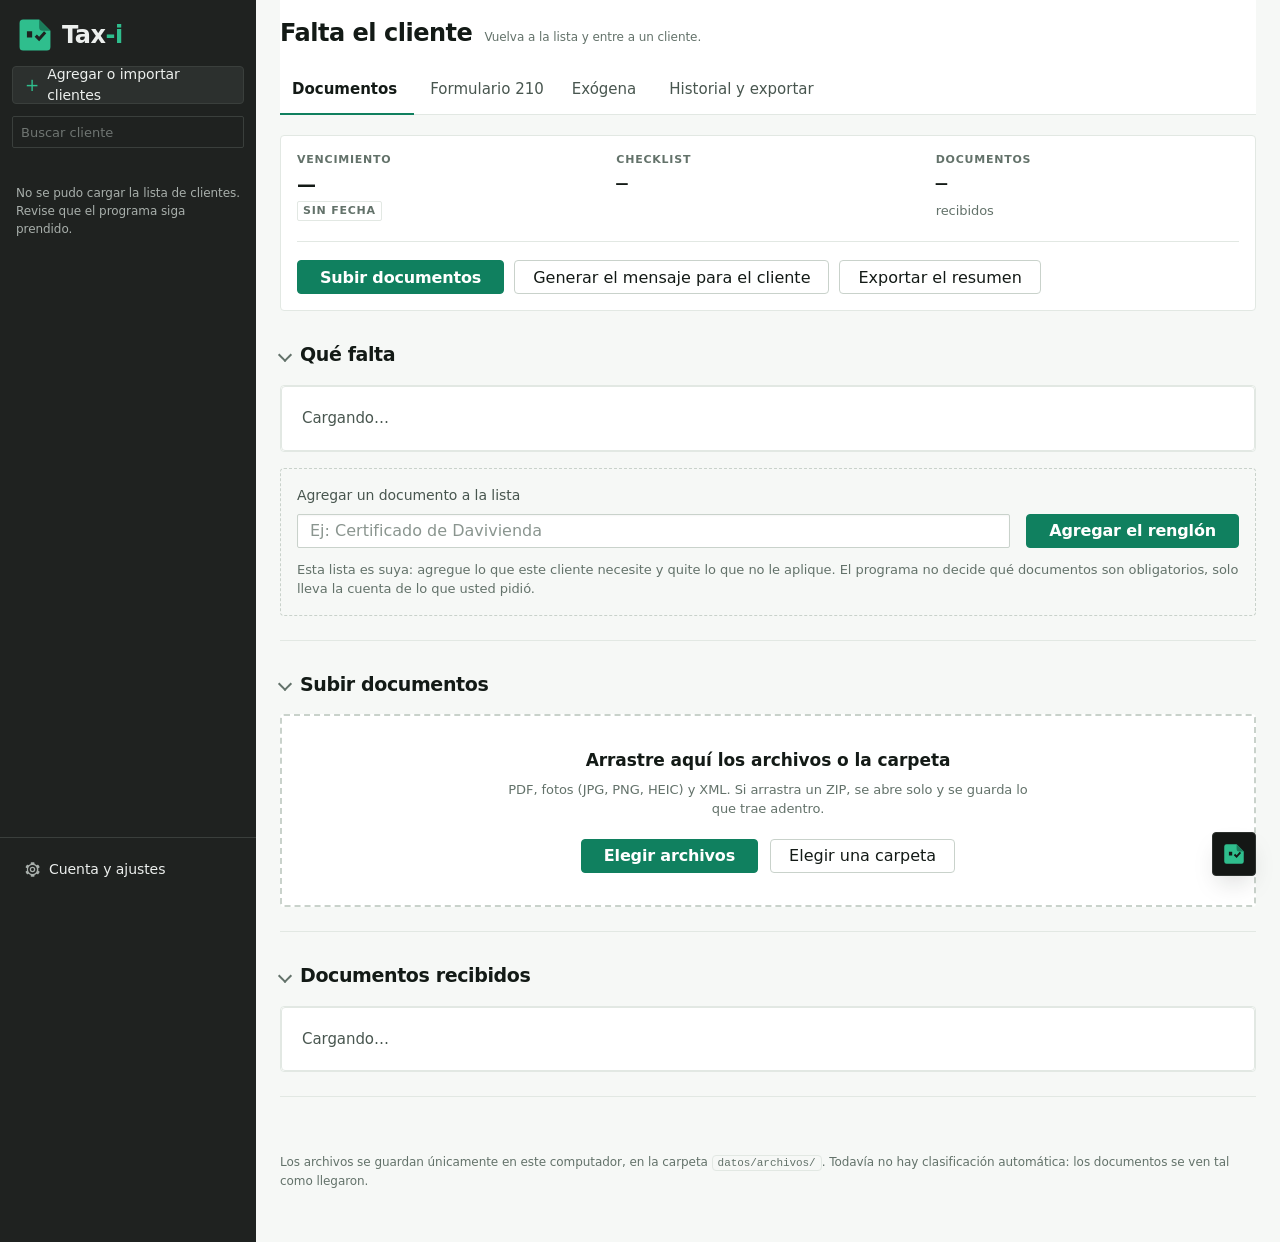
==== commit c29af291: "El botón de RentAI es un cuadradito y ya no dice nada Era una pastilla ancha con veinte frases que i" ====
--- a/static/cliente.html
+++ b/static/cliente.html
@@ -758,17 +758,21 @@
 
 
   <!-- ---------- RentAI ----------
-       La asistente. Vive en una barra a un lado que se abre y se cierra,
-       para que no estorbe mientras el contador trabaja en la pantalla. -->
+       La asistente. Vive en un botón fijo en la esquina de abajo a la
+       derecha, y el mismo botón la abre y la cierra.
+
+       El botón es solo el logo: antes era una pastilla ancha con frases
+       que iban rotando, y ocupaba una franja de la pantalla para no
+       decir nada. Si hay una propuesta esperando, le sale un punto
+       encima. Sin texto y sin globo: el contador está trabajando. -->
   <div id="rentai" class="rentai rentai-cerrada">
 
-    <!-- Cerrada: una barrita con un texto que va cambiando -->
-    <button type="button" class="rentai-pastilla" id="rentai-abrir"
-            aria-expanded="false" aria-controls="rentai-panel">
+    <button type="button" class="rentai-boton" id="rentai-abrir"
+            aria-expanded="false" aria-controls="rentai-panel"
+            title="RentAI" aria-label="Abrir RentAI">
       <svg class="marca-logo" viewBox="0 0 32 32" aria-hidden="true"><path class="marca-cara" d="M6 3h13.5L29 12.5V26a3 3 0 0 1-3 3H6a3 3 0 0 1-3-3V6a3 3 0 0 1 3-3Zm3.2 9.9v5.2h4.4v-5.2H9.2Zm8.4 2.7-1.9 1.9 3.8 3.8 6-6.7-1.9-1.7-4.1 4.6-1.9-1.9Z"/><path class="marca-pliegue" d="M19.5 3 29 12.5h-6.5a3 3 0 0 1-3-3V3Z"/></svg>
-      <span class="rentai-nombre">RentAI</span>
-      <span class="rentai-frase" id="rentai-frase"></span>
-      <span class="rentai-punto oculto" aria-hidden="true"></span>
+      <span class="rentai-aviso oculto" id="rentai-aviso"
+            aria-hidden="true"></span>
     </button>
 
     <!-- Abierta: la conversación -->
--- a/static/estilos.css
+++ b/static/estilos.css
@@ -2231,78 +2231,78 @@
   right: 24px;
   bottom: 24px;
   z-index: 60;
-  display: flex;
-  flex-direction: column;
-  align-items: flex-end;
-  gap: 10px;
-}
-
-/* --- Cerrada: la pastilla --- */
-
-.rentai-pastilla {
-  display: none;
+}
+
+/* --- Cerrada: el botón ---
+
+   Un cuadrado pequeño con el logo y nada más. Antes era una pastilla
+   ancha con frases que iban rotando: ocupaba una franja de la pantalla
+   para no decir nada, y el contador la leía una vez y ya. */
+
+.rentai-boton {
+  position: relative;
+  display: flex;
   align-items: center;
-  gap: 10px;
-  max-width: min(420px, calc(100vw - 48px));
-  padding: var(--e2) var(--e4);
-  background: var(--superficie);
-  border: 1px solid var(--borde-fuerte);
+  justify-content: center;
+  width: 44px;
+  height: 44px;
+  padding: 0;
+  background: #141715;
+  border: 1px solid #2C312E;
   border-radius: var(--radio);
-  /* Rentai sí flota encima de la página, así que sí lleva sombra. Es la
+  /* RentAI sí flota encima de la página, así que sí lleva sombra. Es la
      única del programa junto con la del visor. */
   box-shadow: var(--sombra-media);
-  font-family: inherit;
-  font-size: var(--t-celda);
-  color: var(--texto-secundario);
   cursor: pointer;
-  text-align: left;
-}
-
-.rentai-cerrada .rentai-pastilla {
-  display: flex;
-}
-
-.rentai-pastilla:hover {
-  border-color: var(--primary);
-}
-
-.rentai-nombre {
-  font-weight: var(--p-fuerte);
-  color: var(--texto);
-  flex: 0 0 auto;
-}
-
-/* El texto que rota. Se desvanece al cambiar para que no dé un brinco. */
-.rentai-frase {
-  flex: 1 1 auto;
-  min-width: 0;
-  overflow: hidden;
-  white-space: nowrap;
-  text-overflow: ellipsis;
-  opacity: 1;
-  transition: opacity 0.25s ease;
-}
-
-.rentai-frase-yendo {
-  opacity: 0;
-}
-
-/* El puntico verde: está despierta. Gris si está apagada. */
-.rentai-punto {
-  flex: 0 0 auto;
-  width: 8px;
-  height: 8px;
+}
+
+.rentai-boton:hover { border-color: var(--riel-verde); }
+
+.rentai-boton:focus-visible {
+  outline: 2px solid var(--riel-verde);
+  outline-offset: 2px;
+}
+
+/* El logo: es la misma cara de la marca, en verde sobre el negro.
+   Cuando RentAI está apagada se pone gris, y así se ve de lejos que no
+   está disponible sin tener que abrirla. */
+.rentai-boton .marca-logo {
+  width: 24px;
+  height: 24px;
+}
+
+.rentai-boton .marca-cara    { fill: var(--riel-verde); }
+.rentai-boton .marca-pliegue { fill: #1B7C5B; }
+
+.rentai-apagada .rentai-boton .marca-cara    { fill: #767C79; }
+.rentai-apagada .rentai-boton .marca-pliegue { fill: #5A605D; }
+
+/* El punto de aviso: hay una propuesta esperando que él la anote o la
+   descarte. Un punto y ya — sin número, sin texto y sin globo. El
+   contador está trabajando en otra cosa. */
+.rentai-aviso {
+  position: absolute;
+  top: -3px;
+  right: -3px;
+  width: 10px;
+  height: 10px;
   border-radius: 50%;
-  background: var(--primary-acento);
-}
-
-.rentai-apagada .rentai-punto {
-  background: var(--borde-fuerte);
-}
-
-/* --- Abierta: el panel --- */
+  background: var(--riel-verde);
+  /* El borde del color del botón lo recorta contra el negro y hace que
+     se lea como un punto pegado encima, no como una mancha. */
+  border: 2px solid #141715;
+}
+
+/* --- Abierta: el panel ---
+
+   Va encima del botón, no en su lugar: el botón se queda ahí y es el
+   que cierra. Crece desde su esquina de abajo a la derecha, que es de
+   donde salió, en vez de aparecer de golpe en medio de la pantalla. */
 
 .rentai-panel {
+  position: absolute;
+  right: 0;
+  bottom: calc(44px + 10px);
   display: flex;
   flex-direction: column;
   width: min(400px, calc(100vw - 48px));
@@ -2312,10 +2312,44 @@
   border-radius: var(--radio);
   box-shadow: var(--sombra-media);
   overflow: hidden;
+
+  transform-origin: 100% 100%;
+  transition: opacity 160ms ease, transform 160ms ease,
+              visibility 160ms linear;
 }
 
 .rentai-cerrada .rentai-panel {
-  display: none;
+  opacity: 0;
+  transform: scale(0.9) translateY(6px);
+  visibility: hidden;
+  pointer-events: none;
+}
+
+/* Hay gente a la que el movimiento en pantalla le da mareo o le
+   dispara una migraña, y el sistema operativo trae una casilla para
+   pedir que no lo haya. Aquí se respeta: el panel sale y entra sin
+   crecer ni desvanecerse. */
+@media (prefers-reduced-motion: reduce) {
+  .rentai-panel {
+    transition: none;
+  }
+  .rentai-cerrada .rentai-panel {
+    transform: none;
+  }
+}
+
+/* El puntico de la barra del panel: verde cuando RentAI está despierta,
+   gris cuando está apagada. No es el mismo que el aviso del botón. */
+.rentai-punto {
+  flex: 0 0 auto;
+  width: 8px;
+  height: 8px;
+  border-radius: 50%;
+  background: var(--primary-acento);
+}
+
+.rentai-apagada .rentai-punto {
+  background: var(--borde-fuerte);
 }
 
 .rentai-barra {
@@ -2549,20 +2583,16 @@
   text-align: center;
 }
 
-/* En el celular ocupa el ancho completo, como cualquier chat. */
+/* En el celular el panel ocupa el ancho completo, como cualquier chat.
+   El botón se queda del tamaño que es: es un cuadrado, no una barra. */
 @media (max-width: 560px) {
   .rentai {
     right: 12px;
-    left: 12px;
     bottom: 12px;
-    align-items: stretch;
   }
   .rentai-panel {
-    width: 100%;
+    width: calc(100vw - 24px);
     height: min(560px, calc(100vh - 80px));
-  }
-  .rentai-pastilla {
-    max-width: none;
   }
 }
 
@@ -3647,75 +3677,6 @@
 }
 
 /* ==========================================================
-   El botón de RentAI
-
-   Antes era una pastilla flotante que aparecía y desaparecía. Ahora vive
-   fija abajo a la derecha siempre que se esté dentro de un cliente,
-   porque es donde tiene sentido: RentAI solo sabe hablar de un cliente.
-   ========================================================== */
-
-.rentai-pastilla {
-  display: flex;
-  align-items: center;
-  gap: var(--e3);
-  max-width: min(380px, calc(100vw - 48px));
-  height: 46px;
-  padding: 0 var(--e4) 0 var(--e3);
-  background: var(--riel-fondo);
-  border: 1px solid var(--riel-borde);
-  border-radius: var(--radio);
-  box-shadow: var(--sombra-media);
-  font-family: inherit;
-  font-size: var(--t-lista);
-  color: var(--riel-texto);
-  cursor: pointer;
-  text-align: left;
-}
-
-.rentai-pastilla:hover {
-  border-color: var(--riel-verde);
-}
-
-.rentai-pastilla:focus-visible {
-  outline: 2px solid var(--primary);
-  outline-offset: 2px;
-}
-
-/* El logo dentro del botón: es RentAI la que habla, y es la misma cara
-   de la marca. Cuando está apagada se pone gris. */
-.rentai-pastilla .marca-logo {
-  width: 26px;
-  height: 26px;
-}
-
-.rentai-pastilla .marca-cara { fill: var(--riel-verde); }
-.rentai-pastilla .marca-pliegue { fill: #1B7C5B; }
-
-.rentai-apagada .rentai-pastilla .marca-cara { fill: #767C79; }
-.rentai-apagada .rentai-pastilla .marca-pliegue { fill: #5A605D; }
-
-.rentai-pastilla .rentai-nombre {
-  color: #FFFFFF;
-  font-weight: var(--p-fuerte);
-}
-
-.rentai-pastilla .rentai-frase {
-  color: var(--riel-tenue);
-}
-
-/* El atajo de teclado, escrito. En este programa nada se adivina. */
-.rentai-tecla {
-  margin-left: auto;
-  flex: 0 0 auto;
-  font-family: var(--fuente-cifras);
-  font-size: var(--t-rotulo);
-  color: var(--riel-tenue);
-  border: 1px solid var(--riel-borde);
-  border-radius: var(--radio-chico);
-  padding: 0 4px;
-}
-
-/* ==========================================================
    Pantallas angostas
 
    Por debajo de 1000px el riel no cabe al lado del panel sin dejar el
@@ -3745,11 +3706,10 @@
   }
 }
 
-/* El botón de RentAI desaparece mientras el panel está abierto: los dos
-   ocupan la misma esquina. La regla de arriba lo pone en display:flex
-   siempre, así que hace falta apagarlo aquí de forma explícita. */
-.rentai:not(.rentai-cerrada) .rentai-pastilla {
-  display: none;
+/* Con el panel abierto el botón se queda: es el que lo cierra. Se le
+   baja el logo un punto para que se note cuál de los dos manda. */
+.rentai:not(.rentai-cerrada) .rentai-boton .marca-cara {
+  fill: #1B7C5B;
 }
 
 /* La columna del riel se pinta desde el contenedor, no desde el riel.
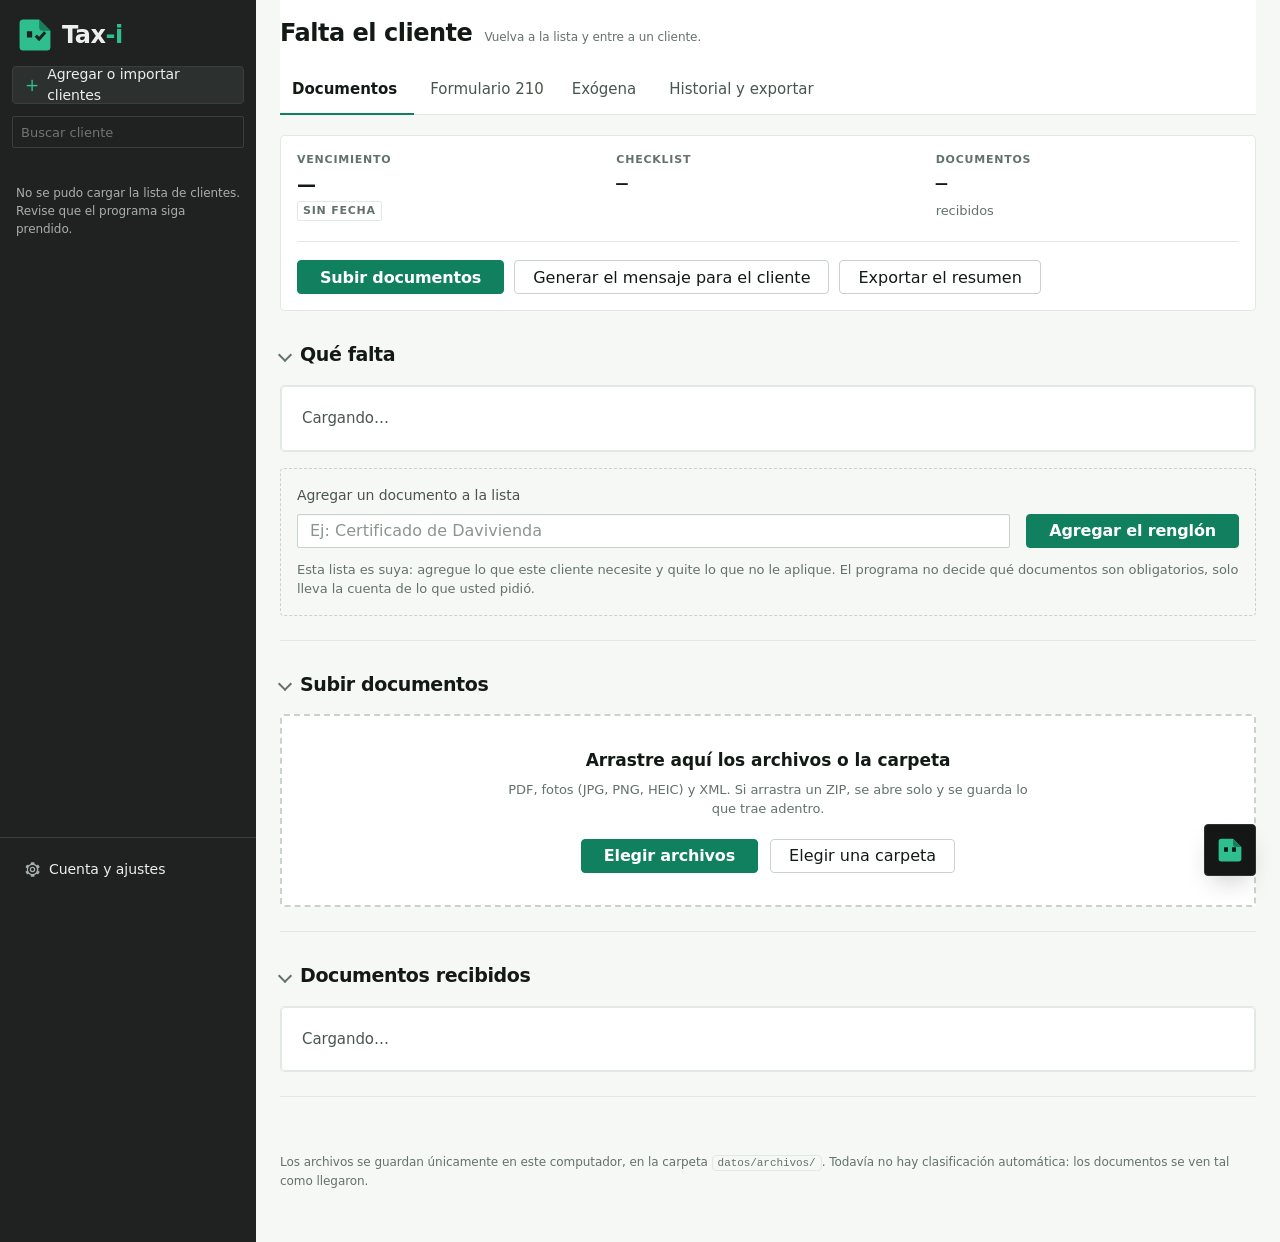
==== commit a6f18777: "El logo del botón de RentAI parpadea, piensa y hace el guiño El botón pasa de 44 a 52 píxeles y el l" ====
--- a/static/cliente.html
+++ b/static/cliente.html
@@ -764,13 +764,18 @@
        El botón es solo el logo: antes era una pastilla ancha con frases
        que iban rotando, y ocupaba una franja de la pantalla para no
        decir nada. Si hay una propuesta esperando, le sale un punto
-       encima. Sin texto y sin globo: el contador está trabajando. -->
+       encima. Sin texto y sin globo: el contador está trabajando.
+
+       El logo lleva data-gesto-propio porque no parpadea con los demás:
+       tiene sus propios gestos, y cuando RentAI está pensando de verdad
+       se le nota. Ver static/rentai.js. -->
   <div id="rentai" class="rentai rentai-cerrada">
 
     <button type="button" class="rentai-boton" id="rentai-abrir"
             aria-expanded="false" aria-controls="rentai-panel"
             title="RentAI" aria-label="Abrir RentAI">
-      <svg class="marca-logo" viewBox="0 0 32 32" aria-hidden="true"><path class="marca-cara" d="M6 3h13.5L29 12.5V26a3 3 0 0 1-3 3H6a3 3 0 0 1-3-3V6a3 3 0 0 1 3-3Zm3.2 9.9v5.2h4.4v-5.2H9.2Zm8.4 2.7-1.9 1.9 3.8 3.8 6-6.7-1.9-1.7-4.1 4.6-1.9-1.9Z"/><path class="marca-pliegue" d="M19.5 3 29 12.5h-6.5a3 3 0 0 1-3-3V3Z"/></svg>
+      <svg class="marca-logo" viewBox="0 0 32 32" aria-hidden="true"
+           data-gesto-propio><path class="marca-cara" d="M6 3h13.5L29 12.5V26a3 3 0 0 1-3 3H6a3 3 0 0 1-3-3V6a3 3 0 0 1 3-3Zm3.2 9.9v5.2h4.4v-5.2H9.2Zm9.2 0v5.2h4.4v-5.2h-4.4Z"/><path class="marca-pliegue" d="M19.5 3 29 12.5h-6.5a3 3 0 0 1-3-3V3Z"/></svg>
       <span class="rentai-aviso oculto" id="rentai-aviso"
             aria-hidden="true"></span>
     </button>
--- a/static/estilos.css
+++ b/static/estilos.css
@@ -2244,8 +2244,8 @@
   display: flex;
   align-items: center;
   justify-content: center;
-  width: 44px;
-  height: 44px;
+  width: 52px;
+  height: 52px;
   padding: 0;
   background: #141715;
   border: 1px solid #2C312E;
@@ -2267,8 +2267,25 @@
    Cuando RentAI está apagada se pone gris, y así se ve de lejos que no
    está disponible sin tener que abrirla. */
 .rentai-boton .marca-logo {
-  width: 24px;
-  height: 24px;
+  width: 28px;
+  height: 28px;
+  /* Los gestos del logo son cambios de trazo, no de tamaño, así que el
+     movimiento es dentro del dibujo y el botón no se mueve de sitio.
+     Ver static/rentai.js. */
+  transition: transform 200ms ease;
+}
+
+/* Mientras RentAI contesta, el logo respira. Es un latido lento y
+   pequeño: dice que está trabajando sin pedir que lo miren. Se apaga
+   solo cuando termina, y no existe si el sistema pidió menos
+   movimiento. */
+.rentai-pensando-boton .rentai-boton .marca-logo {
+  animation: rentai-respira 1600ms ease-in-out infinite;
+}
+
+@keyframes rentai-respira {
+  0%, 100% { transform: scale(1);    opacity: 1; }
+  50%      { transform: scale(0.92); opacity: 0.75; }
 }
 
 .rentai-boton .marca-cara    { fill: var(--riel-verde); }
@@ -2302,7 +2319,7 @@
 .rentai-panel {
   position: absolute;
   right: 0;
-  bottom: calc(44px + 10px);
+  bottom: calc(52px + 10px);
   display: flex;
   flex-direction: column;
   width: min(400px, calc(100vw - 48px));
@@ -2335,6 +2352,10 @@
   }
   .rentai-cerrada .rentai-panel {
     transform: none;
+  }
+  .rentai-boton .marca-logo {
+    transition: none;
+    animation: none;
   }
 }
 
